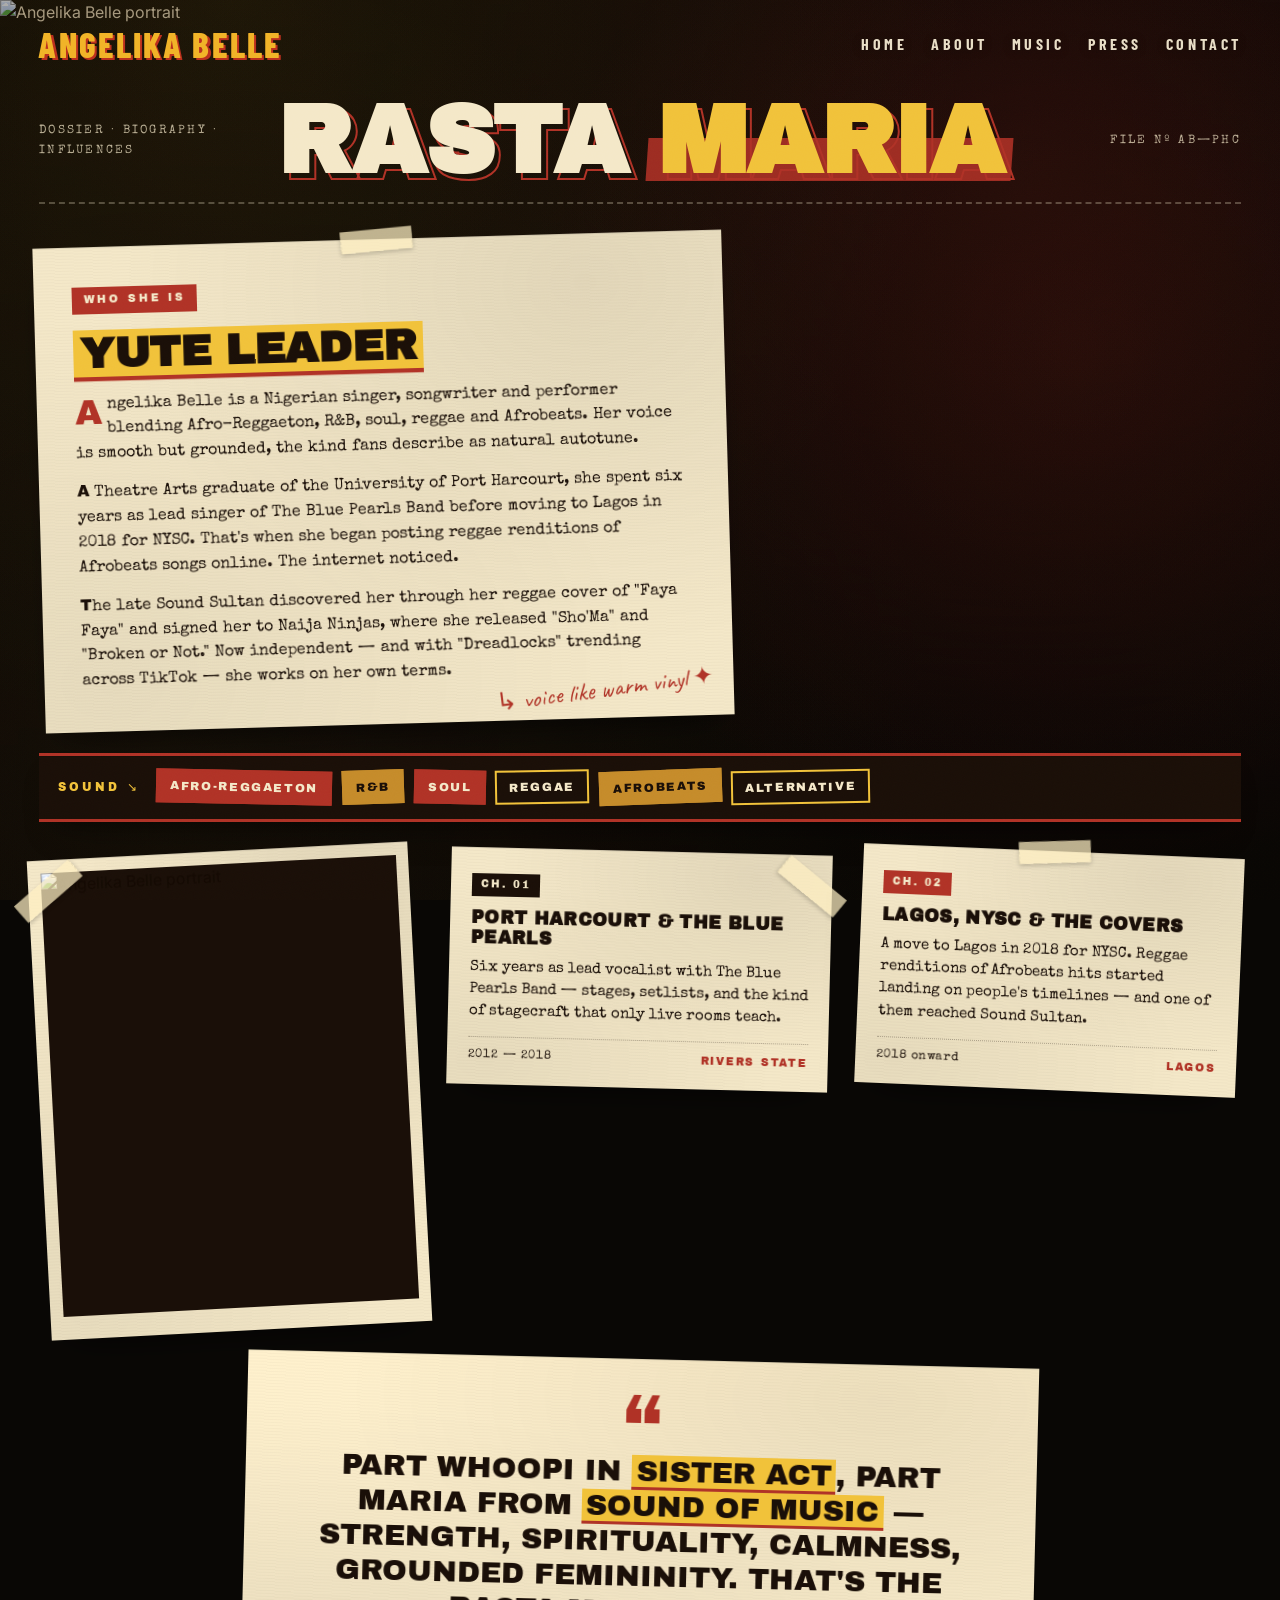
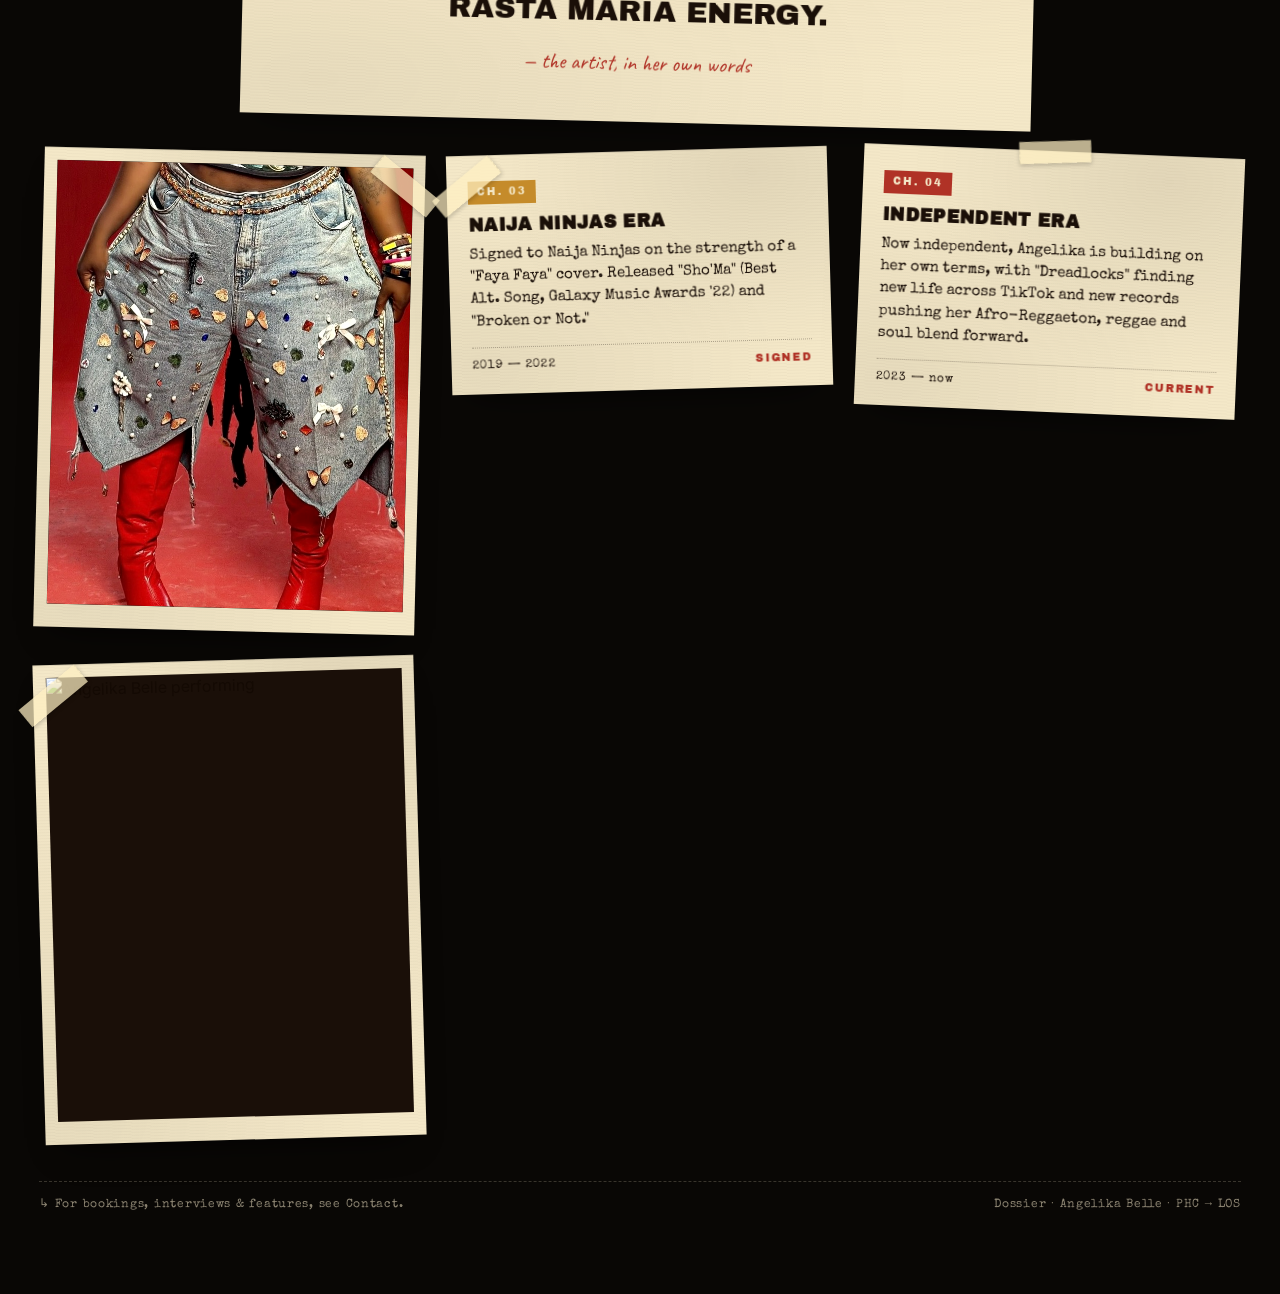
==== about/index.html @ ed56a047 "Use folder-based page URLs" ====
<!DOCTYPE html>
<html lang="en">
<head>
  <meta charset="UTF-8">
  <meta name="viewport" content="width=device-width, initial-scale=1.0">
  <title>About Angelika Belle | Nigerian Afro-Reggaeton, R&B & Reggae Artist</title>
  <meta name="description" content="Learn about Angelika Belle, the Port Harcourt-born Nigerian singer known as Rasta Maria, her Blue Pearls Band years, Sound Sultan discovery and independent era.">
  <link rel="canonical" href="https://angelikabelle.com/about/">
  <meta property="og:type" content="profile">
  <meta property="og:site_name" content="Angelika Belle">
  <meta property="og:title" content="About Angelika Belle | Nigerian Singer & Performer">
  <meta property="og:description" content="The story of Angelika Belle: Port Harcourt roots, Lagos momentum, Rasta Maria identity, Naija Ninjas era and independent releases.">
  <meta property="og:url" content="https://angelikabelle.com/about/">
  <meta property="og:image" content="https://angelikabelle.com/assets/images/about1.jpg">
  <meta name="twitter:card" content="summary_large_image">
  <meta name="twitter:title" content="About Angelika Belle | Nigerian Singer & Performer">
  <meta name="twitter:description" content="Read Angelika Belle's story, from Port Harcourt and The Blue Pearls Band to her independent era.">
  <meta name="twitter:image" content="https://angelikabelle.com/assets/images/about1.jpg">
  <script type="application/ld+json">
  {
    "@context": "https://schema.org",
    "@graph": [
      {
        "@type": "Person",
        "@id": "https://angelikabelle.com/#angelika-belle",
        "name": "Angelika Belle",
        "url": "https://angelikabelle.com/",
        "image": "https://angelikabelle.com/assets/images/about1.jpg",
        "alternateName": "Rasta Maria",
        "jobTitle": "Singer, songwriter and performer",
        "nationality": "Nigerian",
        "birthPlace": "Port Harcourt, Rivers State, Nigeria",
        "alumniOf": {
          "@type": "CollegeOrUniversity",
          "name": "University of Port Harcourt"
        },
        "genre": ["Afro-Reggaeton", "R&B", "Soul", "Reggae", "Afrobeats", "Alternative"],
        "description": "Angelika Belle is a Nigerian singer, songwriter and performer whose music blends Afro-Reggaeton, R&B, soul, reggae and Afrobeats."
      },
      {
        "@type": "AboutPage",
        "@id": "https://angelikabelle.com/about/#webpage",
        "url": "https://angelikabelle.com/about/",
        "name": "About Angelika Belle",
        "about": { "@id": "https://angelikabelle.com/#angelika-belle" },
        "mainEntity": { "@id": "https://angelikabelle.com/#angelika-belle" },
        "isPartOf": { "@id": "https://angelikabelle.com/#website" }
      }
    ]
  }
  </script>
  <link rel="preconnect" href="https://fonts.googleapis.com">
  <link rel="preconnect" href="https://fonts.gstatic.com" crossorigin>
  <link href="https://fonts.googleapis.com/css2?family=Anton&family=Barlow+Condensed:wght@400;500;600;700;800&family=Caveat:wght@600;700&family=Inter:wght@400;500;600;700;800&family=Special+Elite&family=Archivo+Black&display=swap" rel="stylesheet">
  <link rel="icon" type="image/svg+xml" href="/assets/favicon-ab.svg">
  <link rel="stylesheet" href="/css/style.css">
  <style>
    /* Release scroll lock */
    body.page-about,
    body.page-about main {
      height: auto;
      min-height: 100svh;
      overflow: visible;
    }

    .page-about {
      --paper: #f4e8c8;
      --paper-soft: #ead8ab;
      --paper-shadow: rgba(0,0,0,0.42);
      --ink-dark: #1a0f08;
      --stamp-red: #b03226;
      --stamp-gold: #c58b2a;
      --highlight: #f1c23a;
      --tape: rgba(255, 240, 195, 0.72);
      --font-type: "Special Elite", "Courier New", monospace;
      --font-stamp: "Archivo Black", "Impact", sans-serif;
      --font-hand: "Caveat", cursive;
    }

    .page-about .page-hero {
      align-items: flex-start;
      padding: clamp(4.5rem, 8vh, 6.5rem) 0 clamp(3rem, 6vh, 5rem);
      height: auto;
      min-height: 100svh;
      overflow: visible;
    }

    .page-about .page-hero-media {
      position: fixed;
      inset: 0;
      z-index: 0;
    }

    .page-about .page-hero-overlay {
      position: fixed;
      inset: 0;
      z-index: 1;
      background:
        linear-gradient(180deg, rgba(10,7,5,0.28), rgba(10,7,5,0.42)),
        radial-gradient(circle at 80% 18%, rgba(176, 50, 38, 0.14), transparent 52%),
        radial-gradient(circle at 12% 82%, rgba(197, 139, 42, 0.1), transparent 58%);
    }

    .page-about .page-hero-content {
      position: relative;
      z-index: 2;
      width: 100%;
      max-width: none;
      display: block;
    }

    .page-about .page-hero-media img {
      filter: saturate(0.86) contrast(1.04) brightness(0.92);
      object-position: center 30%;
    }

    /* ===== Board ===== */
    .about-board {
      position: relative;
      width: 100%;
      max-width: 1240px;
      margin: 0 auto;
      padding: clamp(0.8rem, 2vw, 1.6rem) clamp(0.6rem, 1.5vw, 1.2rem);
      color: var(--ink-dark);
    }

    /* ===== Heading ===== */
    .about-heading {
      display: grid;
      grid-template-columns: 1fr auto 1fr;
      align-items: center;
      gap: 1.5rem;
      margin-bottom: clamp(1.4rem, 3vw, 2.2rem);
      padding-bottom: 1.1rem;
      border-bottom: 2px dashed rgba(244, 232, 200, 0.28);
    }

    .about-heading-kicker {
      font-family: var(--font-type);
      font-size: 0.78rem;
      letter-spacing: 0.18em;
      text-transform: uppercase;
      color: var(--paper);
      opacity: 0.72;
    }

    .about-heading-kicker.right { text-align: right; }

    .about-heading-title {
      position: relative;
      font-family: var(--font-stamp);
      font-size: clamp(2.8rem, 8.4vw, 6rem);
      line-height: 0.9;
      letter-spacing: -0.015em;
      text-transform: uppercase;
      color: var(--paper);
      text-align: center;
      white-space: nowrap;
    }

    .about-heading-title::before {
      content: "Rasta Maria";
      position: absolute;
      inset: 0;
      color: transparent;
      -webkit-text-stroke: 2px var(--stamp-red);
      transform: translate(0.35rem, 0.35rem);
      z-index: -1;
    }

    .about-heading-title em {
      font-style: normal;
      color: var(--highlight);
      position: relative;
    }

    .about-heading-title em::after {
      content: "";
      position: absolute;
      left: -0.1em;
      right: -0.1em;
      bottom: 0.12em;
      height: 0.45em;
      background: var(--stamp-red);
      z-index: -1;
      transform: skew(-4deg);
      opacity: 0.88;
    }

    /* ===== Wall grid ===== */
    .about-wall {
      position: relative;
      display: grid;
      grid-template-columns: repeat(12, 1fr);
      gap: clamp(1rem, 2.5vw, 1.8rem);
    }

    /* Clipping base */
    .clip {
      position: relative;
      display: block;
      padding: 1.4rem 1.3rem 1.2rem;
      background: var(--paper);
      color: var(--ink-dark);
      box-shadow:
        0 1px 0 rgba(0,0,0,0.1) inset,
        0 14px 28px -14px var(--paper-shadow),
        0 22px 42px -28px rgba(0,0,0,0.6);
      transition: transform 0.35s var(--ease), box-shadow 0.35s var(--ease);
      isolation: isolate;
    }

    .clip::after {
      content: "";
      position: absolute;
      inset: 0;
      background:
        repeating-linear-gradient(3deg, rgba(26,15,8,0.025) 0 1px, transparent 1px 3px),
        radial-gradient(ellipse at 80% 10%, rgba(26,15,8,0.08), transparent 60%),
        radial-gradient(ellipse at 10% 90%, rgba(26,15,8,0.06), transparent 60%);
      pointer-events: none;
      mix-blend-mode: multiply;
      z-index: 0;
    }

    .clip > * { position: relative; z-index: 1; }

    .clip:hover { transform: translateY(-4px) rotate(0deg) !important; z-index: 5; }

    /* Tape */
    .clip::before {
      content: "";
      position: absolute;
      top: -10px;
      width: 72px;
      height: 22px;
      background: var(--tape);
      border-left: 1px dashed rgba(0,0,0,0.08);
      border-right: 1px dashed rgba(0,0,0,0.08);
      box-shadow: 0 2px 4px rgba(0,0,0,0.2);
      transform: rotate(-4deg);
      left: 50%;
      margin-left: -36px;
      z-index: 2;
    }

    .clip.tape-right::before { left: auto; right: -16px; margin-left: 0; transform: rotate(38deg); top: 20px; }
    .clip.tape-left::before { left: -16px; margin-left: 0; transform: rotate(-38deg); top: 20px; }
    .clip.no-tape::before { display: none; }

    .clip.tilt-l { transform: rotate(-1.6deg); }
    .clip.tilt-r { transform: rotate(1.4deg); }
    .clip.tilt-ll { transform: rotate(-3deg); }
    .clip.tilt-rr { transform: rotate(2.4deg); }

    /* ===== Lead intro clipping ===== */
    .clip-lead {
      grid-column: 1 / span 7;
      padding: clamp(1.8rem, 3vw, 2.6rem);
    }

    .clip-lead-tag {
      display: inline-block;
      padding: 0.3rem 0.7rem;
      background: var(--stamp-red);
      color: var(--paper);
      font-family: var(--font-stamp);
      font-size: 0.68rem;
      letter-spacing: 0.26em;
      text-transform: uppercase;
      margin-bottom: 1.1rem;
    }

    .clip-lead-hd {
      font-family: var(--font-stamp);
      font-size: clamp(1.7rem, 3.4vw, 2.7rem);
      line-height: 1.05;
      text-transform: uppercase;
      letter-spacing: -0.005em;
      margin-bottom: 1rem;
    }

    .clip-lead-hd mark {
      background: var(--highlight);
      padding: 0 0.15em;
      box-shadow: 0 0.1em 0 var(--stamp-red);
      color: var(--ink-dark);
    }

    .clip-lead-body {
      font-family: var(--font-type);
      font-size: 1rem;
      line-height: 1.55;
    }

    .clip-lead-body p + p { margin-top: 0.9rem; }

    .clip-lead-body p::first-letter {
      font-family: var(--font-stamp);
      font-size: 2.2em;
      float: left;
      line-height: 0.9;
      padding: 0.12em 0.12em 0 0;
      color: var(--stamp-red);
    }

    .clip-lead-body p + p::first-letter {
      font-size: 1em;
      float: none;
      padding: 0;
      color: inherit;
    }

    /* Handwritten margin note */
    .hand-note {
      position: absolute;
      font-family: var(--font-hand);
      font-size: 1.55rem;
      line-height: 1.05;
      color: var(--stamp-red);
      transform: rotate(-6deg);
      pointer-events: none;
      z-index: 4;
    }

    .hand-note::before {
      content: "↳ ";
    }

    /* Circle stamp */
    .stamp {
      position: absolute;
      top: 1rem;
      right: 1rem;
      width: 92px;
      height: 92px;
      border: 3px solid var(--stamp-red);
      border-radius: 50%;
      display: grid;
      place-items: center;
      text-align: center;
      font-family: var(--font-stamp);
      font-size: 0.6rem;
      letter-spacing: 0.16em;
      text-transform: uppercase;
      color: var(--stamp-red);
      line-height: 1.05;
      padding: 0.3rem;
      transform: rotate(-12deg);
      opacity: 0.88;
      background: rgba(244, 232, 200, 0.3);
      z-index: 3;
    }

    .stamp::before {
      content: "";
      position: absolute;
      inset: 4px;
      border: 1px solid var(--stamp-red);
      border-radius: 50%;
    }

    /* ===== Fact sheet card (right of lead) ===== */
    .clip-facts {
      grid-column: 8 / span 5;
      background:
        repeating-linear-gradient(0deg, transparent 0 22px, rgba(26,15,8,0.08) 22px 23px),
        var(--paper);
      padding: 1rem 1.1rem 0.8rem 2rem;
      align-self: start;
    }

    .clip-facts::before {
      content: "";
      position: absolute;
      left: 1.6rem;
      top: 0;
      bottom: 0;
      width: 1px;
      background: var(--stamp-red);
      opacity: 0.55;
      transform: none;
      height: auto;
      border: 0;
      box-shadow: none;
      margin: 0;
    }

    .clip-facts-title {
      font-family: var(--font-stamp);
      font-size: 1.14rem;
      letter-spacing: 0.08em;
      text-transform: uppercase;
      margin-bottom: 0.6rem;
      padding-bottom: 0;
      border-bottom: 0;
    }

    .fact-row {
      display: grid;
      grid-template-columns: 4.8rem 1fr;
      gap: 0.6rem;
      padding: 0.42rem 0;
      border-bottom: 1px dashed rgba(26,15,8,0.22);
      font-family: var(--font-type);
      font-size: 0.94rem;
      line-height: 1.33;
    }

    .fact-row:last-child { border-bottom: 0; padding-bottom: 0.05rem; }

    .fact-row .k {
      font-family: var(--font-stamp);
      font-size: 0.72rem;
      letter-spacing: 0.16em;
      text-transform: uppercase;
      color: var(--stamp-red);
      padding-top: 0.2rem;
    }

    .fact-row .v strong {
      display: block;
      font-family: var(--font-stamp);
      font-size: 0.9rem;
      letter-spacing: 0.03em;
      text-transform: uppercase;
      margin-bottom: 0.08rem;
    }

    .fact-row .v {
      color: rgba(26,15,8,0.82);
    }

    /* ===== Polaroid (portrait) ===== */
    .clip-polaroid {
      grid-column: span 4;
      padding: 0.8rem 0.8rem 1.4rem;
    }

    .clip-polaroid-media {
      aspect-ratio: 4 / 5;
      overflow: hidden;
      background: var(--ink-dark);
    }

    .clip-polaroid-media img {
      width: 100%;
      height: 100%;
      object-fit: cover;
      filter: saturate(0.86) contrast(1.05);
    }

    .clip-polaroid-caption {
      margin-top: 0.9rem;
      font-family: var(--font-hand);
      font-size: 1.4rem;
      line-height: 1.1;
      color: var(--ink-dark);
      text-align: center;
    }

    /* ===== Genre badges strip ===== */
    .clip-genres {
      grid-column: 1 / -1;
      background: var(--ink-dark);
      color: var(--paper);
      padding: 0.9rem 1.2rem;
      display: flex;
      flex-wrap: wrap;
      gap: 0.6rem;
      align-items: center;
      border-top: 3px solid var(--stamp-red);
      border-bottom: 3px solid var(--stamp-red);
    }

    .clip-genres::before { display: none; }
    .clip-genres::after { display: none; }

    .genre-label {
      font-family: var(--font-stamp);
      font-size: 0.72rem;
      letter-spacing: 0.26em;
      text-transform: uppercase;
      color: var(--highlight);
      margin-right: 0.4rem;
    }

    .genre-tag {
      display: inline-block;
      padding: 0.35rem 0.75rem;
      border: 2px solid var(--highlight);
      font-family: var(--font-stamp);
      font-size: 0.74rem;
      letter-spacing: 0.14em;
      text-transform: uppercase;
      color: var(--paper);
      transform: rotate(-1deg);
    }

    .genre-tag:nth-child(even) { transform: rotate(1.2deg); background: var(--stamp-red); border-color: var(--stamp-red); }
    .genre-tag:nth-child(3n) { transform: rotate(-2deg); background: var(--stamp-gold); border-color: var(--stamp-gold); color: var(--ink-dark); }

    /* ===== Story chapter clippings ===== */
    .clip-chapter {
      grid-column: span 4;
      align-self: start;
    }

    .chapter-num {
      display: inline-block;
      padding: 0.22rem 0.55rem;
      margin-bottom: 0.75rem;
      background: var(--ink-dark);
      color: var(--paper);
      font-family: var(--font-stamp);
      font-size: 0.64rem;
      letter-spacing: 0.22em;
      text-transform: uppercase;
    }

    .chapter-num.red { background: var(--stamp-red); }
    .chapter-num.gold { background: var(--stamp-gold); }

    .chapter-title {
      font-family: var(--font-stamp);
      font-size: 1.1rem;
      letter-spacing: 0.02em;
      text-transform: uppercase;
      margin-bottom: 0.55rem;
      line-height: 1.1;
    }

    .chapter-body {
      font-family: var(--font-type);
      font-size: 0.95rem;
      line-height: 1.45;
      color: var(--ink-dark);
    }

    .chapter-foot {
      display: flex;
      justify-content: space-between;
      align-items: center;
      margin-top: 0.9rem;
      padding-top: 0.55rem;
      border-top: 1px dotted rgba(26,15,8,0.3);
      font-family: var(--font-type);
      font-size: 0.72rem;
      letter-spacing: 0.05em;
    }

    .chapter-foot .pin {
      font-family: var(--font-stamp);
      font-size: 0.68rem;
      letter-spacing: 0.16em;
      text-transform: uppercase;
      color: var(--stamp-red);
    }

    /* ===== Pull quote ===== */
    .clip-pull {
      grid-column: 3 / span 8;
      padding: clamp(1.8rem, 3.2vw, 2.6rem);
      background:
        linear-gradient(180deg, #fff1cd, #f4e8c8);
      text-align: center;
    }

    .clip-pull-mark {
      font-family: var(--font-stamp);
      font-size: 5rem;
      line-height: 0.6;
      color: var(--stamp-red);
      margin-bottom: 0.4rem;
    }

    .clip-pull-text {
      font-family: var(--font-stamp);
      font-size: clamp(1.25rem, 2.4vw, 1.85rem);
      line-height: 1.18;
      text-transform: uppercase;
      color: var(--ink-dark);
    }

    .clip-pull-text mark {
      background: var(--highlight);
      color: var(--ink-dark);
      padding: 0 0.15em;
      box-shadow: 0 0.1em 0 var(--stamp-red);
    }

    .clip-pull-source {
      margin-top: 1rem;
      font-family: var(--font-hand);
      font-size: 1.4rem;
      color: var(--stamp-red);
    }

    /* ===== Collab list ===== */
    .clip-collabs {
      grid-column: span 8;
    }

    .collab-title {
      font-family: var(--font-stamp);
      font-size: 1rem;
      letter-spacing: 0.18em;
      text-transform: uppercase;
      margin-bottom: 0.85rem;
      padding-bottom: 0.45rem;
      border-bottom: 2px solid var(--ink-dark);
    }

    .collab-grid {
      display: grid;
      grid-template-columns: repeat(auto-fill, minmax(9rem, 1fr));
      gap: 0.4rem 0.8rem;
      font-family: var(--font-type);
      font-size: 0.95rem;
    }

    .collab-grid span {
      display: flex;
      align-items: baseline;
      gap: 0.35rem;
      padding: 0.2rem 0;
    }

    .collab-grid span::before {
      content: "✦";
      color: var(--stamp-red);
      font-size: 0.75rem;
    }

    /* ===== Footer note ===== */
    .about-note {
      grid-column: 1 / -1;
      margin-top: 0.8rem;
      display: flex;
      justify-content: space-between;
      align-items: center;
      gap: 1rem;
      font-family: var(--font-type);
      font-size: 0.76rem;
      letter-spacing: 0.06em;
      color: rgba(244, 232, 200, 0.55);
      padding-top: 0.8rem;
      border-top: 1px dashed rgba(244, 232, 200, 0.2);
    }

    /* ===== Responsive ===== */
    @media (max-width: 980px) {
      .page-about .page-hero-media,
      .page-about .page-hero-overlay {
        position: absolute;
      }
      .clip-lead { grid-column: 1 / -1; }
      .clip-facts { grid-column: 1 / -1; }
      .clip-polaroid { grid-column: span 6; }
      .clip-chapter { grid-column: span 6; }
      .clip-pull { grid-column: 1 / -1; }
      .clip-collabs { grid-column: 1 / -1; }
    }

    @media (max-width: 620px) {
      .about-heading { grid-template-columns: 1fr; text-align: center; }
      .about-heading-kicker, .about-heading-kicker.right { text-align: center; }
      .clip-polaroid, .clip-chapter { grid-column: 1 / -1; }
      .clip.tilt-l, .clip.tilt-r, .clip.tilt-ll, .clip.tilt-rr { transform: none; }
      .stamp { width: 72px; height: 72px; font-size: 0.52rem; }
      .hand-note { font-size: 1.2rem; }
      .clip-pull-mark { font-size: 3.4rem; }
    }
  </style>
</head>
<body class="page-inner page-about">

  <nav class="nav" id="nav">
    <a href="/" class="nav-logo">Angelika Belle</a>
    <div class="nav-links" id="navLinks">
      <a href="/">Home</a>
      <a href="/about/">About</a>
      <a href="/music/">Music</a>
      <a href="/press/">Press</a>
      <a href="/contact/">Contact</a>
    </div>
    <button class="nav-toggle" id="navToggle" aria-label="Toggle menu">
      <img src="/assets/icons/menu.svg" alt="" width="24" height="24" loading="lazy">
    </button>
  </nav>

  <div class="mobile-menu" id="mobileMenu">
    <div class="mobile-menu-inner">
      <a href="/" data-mobile-link>Home</a>
      <a href="/about/" data-mobile-link>About</a>
      <a href="/music/" data-mobile-link>Music</a>
      <a href="/press/" data-mobile-link>Press</a>
      <a href="/contact/" data-mobile-link>Contact</a>
      <div class="mobile-menu-socials">
        <a href="https://instagram.com/angelika_belle" target="_blank" rel="noopener noreferrer">IG</a>
        <a href="https://x.com/angelika_belle" target="_blank" rel="noopener noreferrer">X</a>
        <a href="https://tiktok.com/@angelika_belle" target="_blank" rel="noopener noreferrer">TT</a>
      </div>
    </div>
  </div>

  <main>
    <section class="page-hero">
      <div class="page-hero-media" data-parallax data-parallax-speed="0.08">
        <img src="/assets/images/hero2.JPG" alt="Angelika Belle portrait">
      </div>
      <div class="page-hero-overlay"></div>

      <div class="container page-hero-content">
        <section class="about-board" aria-label="About Angelika Belle">

          <header class="about-heading">
            <div class="about-heading-kicker">Dossier · Biography · Influences</div>
            <h1 class="about-heading-title">Rasta <em>Maria</em></h1>
            <div class="about-heading-kicker right">File Nº AB—PHC</div>
          </header>

          <div class="about-wall">

            <article class="clip clip-lead tilt-l">
              <span class="clip-lead-tag">Who She Is</span>
              <h2 class="clip-lead-hd"><mark>YUTE LEADER</mark></h2>
              <div class="clip-lead-body">
                <p>Angelika Belle is a Nigerian singer, songwriter and performer blending Afro-Reggaeton, R&amp;B, soul, reggae and Afrobeats. Her voice is smooth but grounded, the kind fans describe as natural autotune.</p>
                <p>A Theatre Arts graduate of the University of Port Harcourt, she spent six years as lead singer of The Blue Pearls Band before moving to Lagos in 2018 for NYSC. That's when she began posting reggae renditions of Afrobeats songs online. The internet noticed.</p>
                <p>The late Sound Sultan discovered her through her reggae cover of "Faya Faya" and signed her to Naija Ninjas, where she released "Sho'Ma" and "Broken or Not." Now independent — and with "Dreadlocks" trending across TikTok — she works on her own terms.</p>
              </div>
              <span class="hand-note" style="bottom: 1rem; right: 1.2rem;">voice like warm vinyl ✦</span>
            </article>

            <div class="clip clip-genres no-tape">
              <span class="genre-label">Sound ↘</span>
              <span class="genre-tag">Afro-Reggaeton</span>
              <span class="genre-tag">R&amp;B</span>
              <span class="genre-tag">Soul</span>
              <span class="genre-tag">Reggae</span>
              <span class="genre-tag">Afrobeats</span>
              <span class="genre-tag">Alternative</span>
            </div>

            <div class="clip clip-polaroid tilt-ll tape-left">
              <div class="clip-polaroid-media">
                <img src="/assets/images/about1.jpg" alt="Angelika Belle portrait">
              </div>
            </div>

            <article class="clip clip-chapter tilt-r tape-right">
              <span class="chapter-num">Ch. 01</span>
              <h3 class="chapter-title">Port Harcourt &amp; the Blue Pearls</h3>
              <p class="chapter-body">Six years as lead vocalist with The Blue Pearls Band — stages, setlists, and the kind of stagecraft that only live rooms teach.</p>
              <div class="chapter-foot">
                <span>2012 — 2018</span>
                <span class="pin">Rivers State</span>
              </div>
            </article>

            <article class="clip clip-chapter tilt-rr">
              <span class="chapter-num red">Ch. 02</span>
              <h3 class="chapter-title">Lagos, NYSC &amp; the Covers</h3>
              <p class="chapter-body">A move to Lagos in 2018 for NYSC. Reggae renditions of Afrobeats hits started landing on people's timelines — and one of them reached Sound Sultan.</p>
              <div class="chapter-foot">
                <span>2018 onward</span>
                <span class="pin">Lagos</span>
              </div>
            </article>

            <div class="clip clip-pull no-tape tilt-r">
              <div class="clip-pull-mark">“</div>
              <p class="clip-pull-text">Part Whoopi in <mark>Sister Act</mark>, part Maria from <mark>Sound of Music</mark> — strength, spirituality, calmness, grounded femininity. That's the Rasta Maria energy.</p>
              <p class="clip-pull-source">— the artist, in her own words</p>
            </div>

            <div class="clip clip-polaroid tilt-r tape-right">
              <div class="clip-polaroid-media">
                <img src="/assets/images/hero5.jpeg" alt="Angelika Belle">
              </div>
            </div>

            <article class="clip clip-chapter tilt-l tape-left">
              <span class="chapter-num gold">Ch. 03</span>
              <h3 class="chapter-title">Naija Ninjas Era</h3>
              <p class="chapter-body">Signed to Naija Ninjas on the strength of a "Faya Faya" cover. Released "Sho'Ma" (Best Alt. Song, Galaxy Music Awards '22) and "Broken or Not."</p>
              <div class="chapter-foot">
                <span>2019 — 2022</span>
                <span class="pin">Signed</span>
              </div>
            </article>

            <article class="clip clip-chapter tilt-rr">
              <span class="chapter-num red">Ch. 04</span>
              <h3 class="chapter-title">Independent Era</h3>
              <p class="chapter-body">Now independent, Angelika is building on her own terms, with "Dreadlocks" finding new life across TikTok and new records pushing her Afro-Reggaeton, reggae and soul blend forward.</p>
              <div class="chapter-foot">
                <span>2023 — now</span>
                <span class="pin">Current</span>
              </div>
            </article>

            <div class="clip clip-polaroid tilt-l tape-left">
              <div class="clip-polaroid-media">
                <img src="/assets/images/hero1.JPG" alt="Angelika Belle performing">
              </div>
            </div>

            <div class="about-note">
              <span>↳ For bookings, interviews &amp; features, see Contact.</span>
              <span>Dossier · Angelika Belle · PHC → LOS</span>
            </div>

          </div>

        </section>
      </div>
    </section>
  </main>

  <script src="/js/main.js"></script>
</body>
</html>
---- css/style.css ----
*, *::before, *::after {
  box-sizing: border-box;
  margin: 0;
  padding: 0;
}

:root {
  --bg: #090705;
  --bg-soft: #14100c;
  --bg-panel: #1b1510;
  --ink: #f4dfb3;
  --ink-dim: #ccb98c;
  --line: rgba(255, 231, 176, 0.18);
  --yellow: #f1b327;
  --orange: #da5b22;
  --red: #bb2f1d;
  --green: #2d6b37;
  --shadow: rgba(0, 0, 0, 0.42);
  --shadow-heavy: rgba(0, 0, 0, 0.72);
  --font-display: "Anton", sans-serif;
  --font-condensed: "Barlow Condensed", sans-serif;
  --font-body: "Inter", sans-serif;
  --container: min(1180px, calc(100vw - 2.25rem));
  --section-space: clamp(4.5rem, 9vw, 8.5rem);
  --ease: cubic-bezier(0.22, 1, 0.36, 1);
  --grain: url("data:image/svg+xml,%3Csvg viewBox='0 0 180 180' xmlns='http://www.w3.org/2000/svg'%3E%3Cfilter id='n'%3E%3CfeTurbulence type='fractalNoise' baseFrequency='.9' numOctaves='3' stitchTiles='stitch'/%3E%3C/filter%3E%3Crect width='100%25' height='100%25' filter='url(%23n)' opacity='.42'/%3E%3C/svg%3E");
}

html {
  scroll-behavior: smooth;
}

body {
  min-width: 320px;
  font-family: var(--font-body);
  background:
    radial-gradient(circle at 20% 0%, rgba(241, 179, 39, 0.16), transparent 28%),
    radial-gradient(circle at 85% 18%, rgba(187, 47, 29, 0.2), transparent 22%),
    radial-gradient(circle at 50% 90%, rgba(45, 107, 55, 0.15), transparent 32%),
    var(--bg);
  color: var(--ink);
  line-height: 1.6;
  overflow-x: hidden;
  -webkit-font-smoothing: antialiased;
  position: relative;
  --scroll-shift: 0px;
}

body::before {
  content: "";
  position: fixed;
  inset: 0;
  pointer-events: none;
  background-image: var(--grain);
  background-size: 180px 180px;
  opacity: 0.2;
  mix-blend-mode: soft-light;
  z-index: 2000;
}

::selection {
  background: var(--yellow);
  color: var(--bg);
}

img {
  display: block;
  max-width: 100%;
}

.sr-only {
  position: absolute;
  width: 1px;
  height: 1px;
  padding: 0;
  margin: -1px;
  overflow: hidden;
  clip: rect(0, 0, 0, 0);
  white-space: nowrap;
  border: 0;
}

a {
  color: inherit;
  text-decoration: none;
}

button,
input,
textarea,
select {
  font: inherit;
}

button {
  border: 0;
  background: none;
  cursor: pointer;
}

.loader {
  position: fixed;
  inset: 0;
  display: flex;
  align-items: center;
  justify-content: center;
  background: #000;
  z-index: 9999;
  opacity: 1;
  visibility: visible;
  transition: opacity 0.5s ease, visibility 0.5s ease;
}

.loader.hidden {
  opacity: 0;
  visibility: hidden;
}

.loader-image {
  width: 250px;
  height: 250px;
  object-fit: contain;
}

.page-home nav,
.page-home main {
  opacity: 0;
  transition: opacity 0.8s ease;
}

.page-home.loader-done nav,
.page-home.loader-done main {
  opacity: 1;
}

.container {
  width: var(--container);
  margin: 0 auto;
}

.hero-grain,
.quote-grain {
  position: absolute;
  inset: 0;
  background-image: var(--grain);
  background-size: 220px 220px;
  opacity: 0.34;
  pointer-events: none;
  z-index: 2;
}

.anim-up {
  opacity: 0;
  transform: translateY(24px);
  animation: rise 0.82s var(--ease) forwards;
}

.d1 { animation-delay: 0.12s; }
.d2 { animation-delay: 0.26s; }
.d3 { animation-delay: 0.4s; }

.scroll-in {
  opacity: 0;
  transform: translateY(28px);
  transition: opacity 0.75s var(--ease), transform 0.75s var(--ease);
}

.scroll-in.visible {
  opacity: 1;
  transform: translateY(0);
}

.sd1 { transition-delay: 0.09s; }
.sd2 { transition-delay: 0.18s; }
.sd3 { transition-delay: 0.27s; }

@keyframes rise {
  to {
    opacity: 1;
    transform: translateY(0);
  }
}

@keyframes swayGlow {
  0%, 100% { transform: translate3d(0, 0, 0) scale(1); }
  50% { transform: translate3d(0, -10px, 0) scale(1.03); }
}

@keyframes spin {
  to { transform: rotate(360deg); }
}

@keyframes fadeIn {
  from {
    opacity: 0;
  }
  to {
    opacity: 1;
  }
}

.nav {
  position: fixed;
  inset: 0 0 auto;
  z-index: 1000;
  display: flex;
  align-items: center;
  justify-content: space-between;
  gap: 1rem;
  padding: 1rem clamp(1rem, 3vw, 2.5rem);
  transition: background 0.35s ease, border-color 0.35s ease, transform 0.35s ease;
}

.nav.scrolled {
  background: rgba(9, 7, 5, 0.93);
  border-bottom: 1px solid rgba(255, 231, 176, 0.14);
}

.nav-logo {
  display: inline-flex;
  align-items: baseline;
  gap: 0.15rem;
  font-family: var(--font-condensed);
  font-size: clamp(1.5rem, 2.8vw, 2.2rem);
  font-weight: 800;
  letter-spacing: 0.06em;
  text-transform: uppercase;
  color: var(--yellow);
  text-shadow: 0.14rem 0.12rem 0 var(--red);
}

.logo-a { color: var(--yellow); }
.logo-b { color: var(--ink); }

.nav-links {
  display: flex;
  flex-wrap: wrap;
  gap: 1.5rem;
}

.nav-links a {
  position: relative;
  font-family: var(--font-condensed);
  font-size: 1rem;
  font-weight: 700;
  letter-spacing: 0.22em;
  text-transform: uppercase;
  color: rgba(255, 245, 220, 0.9);
  text-shadow: 0 1px 8px rgba(0, 0, 0, 0.35);
}

.nav-links a::after {
  content: "";
  position: absolute;
  left: 0;
  bottom: -0.2rem;
  width: 100%;
  height: 2px;
  background: var(--yellow);
  transform: scaleX(0);
  transform-origin: left;
  transition: transform 0.3s var(--ease);
}

.nav-links a:hover,
.nav-links a:focus-visible {
  color: var(--yellow);
}

.nav-links a:hover::after,
.nav-links a:focus-visible::after {
  transform: scaleX(1);
}

.nav-toggle {
  display: none;
  flex-direction: column;
  align-items: center;
  justify-content: center;
  width: 2rem;
  height: 2rem;
  padding: 0;
  position: relative;
  z-index: 3001;
  border: none;
  background: transparent;
  box-shadow: none;
  color: var(--ink);
}

.nav-toggle img,
.nav-toggle svg {
  width: 1.5rem;
  height: 1.5rem;
  display: block;
}

.nav-toggle img {
  object-fit: contain;
  filter: brightness(0) saturate(100%) invert(93%) sepia(20%) saturate(600%) hue-rotate(345deg) brightness(108%) contrast(92%);
}

.nav-toggle.active span:nth-child(1) { transform: translateY(0.5rem) rotate(45deg); }
.nav-toggle.active span:nth-child(2) { opacity: 0; }
.nav-toggle.active span:nth-child(3) { transform: translateY(-0.5rem) rotate(-45deg); }

.mobile-menu {
  position: fixed;
  inset: 0;
  z-index: 999;
  background:
    radial-gradient(circle at 20% 25%, rgba(218, 91, 34, 0.22), transparent 24%),
    radial-gradient(circle at 80% 75%, rgba(45, 107, 55, 0.22), transparent 22%),
    rgba(9, 7, 5, 0.98);
  opacity: 0;
  pointer-events: none;
  transition: opacity 0.35s ease;
}

.mobile-menu.active {
  opacity: 1;
  pointer-events: auto;
}

.mobile-menu-inner {
  min-height: 100%;
  display: flex;
  flex-direction: column;
  justify-content: center;
  align-items: center;
  gap: 0.45rem;
  padding: 6rem 1.5rem 2rem;
  text-align: center;
}

.mobile-menu-inner > a {
  font-family: var(--font-display);
  font-size: clamp(2.8rem, 12vw, 4.5rem);
  line-height: 0.94;
  letter-spacing: 0.04em;
  text-transform: uppercase;
  text-shadow: 0.14rem 0.14rem 0 rgba(0, 0, 0, 0.45);
}

.mobile-menu-socials {
  display: flex;
  gap: 1.2rem;
  margin-top: 1.8rem;
}

.mobile-menu-socials a {
  font-family: var(--font-condensed);
  letter-spacing: 0.22em;
  color: var(--yellow);
}

.btn {
  display: inline-flex;
  align-items: center;
  justify-content: center;
  gap: 0.45rem;
  min-height: 3.3rem;
  padding: 0.95rem 1.6rem;
  border: 2px solid transparent;
  font-family: var(--font-condensed);
  font-size: 1rem;
  font-weight: 700;
  letter-spacing: 0.18em;
  text-transform: uppercase;
  transition: transform 0.25s var(--ease), background 0.25s var(--ease), border-color 0.25s var(--ease), color 0.25s var(--ease), box-shadow 0.25s var(--ease);
  position: relative;
  overflow: hidden;
}

.btn::after {
  content: "";
  position: absolute;
  inset: 0;
  background: linear-gradient(120deg, transparent 20%, rgba(255, 255, 255, 0.18) 48%, transparent 76%);
  transform: translateX(-120%);
  transition: transform 0.5s var(--ease);
}

.btn:hover,
.btn:focus-visible {
  transform: translate(-0.2rem, -0.2rem);
}

.btn:hover::after,
.btn:focus-visible::after {
  transform: translateX(120%);
}

.btn-hot,
.btn-sun {
  background: var(--yellow);
  color: var(--bg);
  box-shadow: 0.35rem 0.35rem 0 var(--red);
}

.btn-hot:hover,
.btn-hot:focus-visible,
.btn-sun:hover,
.btn-sun:focus-visible {
  background: #ffd057;
}

.btn-ghost {
  border-color: rgba(255, 231, 176, 0.3);
  color: var(--ink);
  background: rgba(255, 231, 176, 0.03);
}

.btn-ghost:hover,
.btn-ghost:focus-visible {
  border-color: var(--yellow);
  color: var(--yellow);
}

.btn-outline-dark {
  border-color: rgba(255, 231, 176, 0.18);
  color: var(--ink);
  background: transparent;
}

.btn-outline-dark:hover,
.btn-outline-dark:focus-visible {
  border-color: var(--orange);
  color: var(--orange);
}

.btn-sm {
  min-height: 2.8rem;
  padding: 0.7rem 1.15rem;
  font-size: 0.88rem;
}

.btn-full { width: 100%; }

.section-divider {
  display: inline-flex;
  align-items: center;
  gap: 0.75rem;
  margin-bottom: 1rem;
  font-family: var(--font-condensed);
  font-size: 0.95rem;
  font-weight: 700;
  letter-spacing: 0.28em;
  text-transform: uppercase;
  color: var(--yellow);
}

.section-divider::before,
.section-divider::after {
  content: "";
  width: 2.6rem;
  height: 0.32rem;
  background: linear-gradient(90deg, var(--red), var(--yellow));
  box-shadow: 0 0 0 1px rgba(0, 0, 0, 0.2);
}

.section-divider-center { justify-content: center; }

.section-header-center {
  text-align: center;
  margin-bottom: 3rem;
}

.section-title {
  font-family: var(--font-display);
  font-size: clamp(3rem, 8vw, 5.5rem);
  line-height: 0.9;
  letter-spacing: 0.03em;
  text-transform: uppercase;
  max-width: 8ch;
  text-wrap: balance;
}

.section-title-light { color: var(--ink); }

.hero {
  position: relative;
  min-height: 100svh;
  display: grid;
  place-items: center;
  overflow: clip;
  padding: 6.4rem 0 3rem;
  isolation: isolate;
}

.hero::before {
  content: "";
  position: absolute;
  inset: 8% 52% auto 6%;
  aspect-ratio: 1;
  background: radial-gradient(circle, rgba(241, 179, 39, 0.32), transparent 65%);
  filter: blur(12px);
  animation: swayGlow 12s ease-in-out infinite;
  z-index: 1;
}

.hero::after {
  content: "";
  position: absolute;
  inset: auto 8% 10% 56%;
  aspect-ratio: 1.1;
  background: radial-gradient(circle, rgba(45, 107, 55, 0.22), transparent 64%);
  filter: blur(18px);
  animation: swayGlow 16s ease-in-out infinite reverse;
  z-index: 1;
}

.hero-bg-image,
.hero-bg-image img,
.hero-overlay {
  position: absolute;
  inset: 0;
}

.hero-bg-image img {
  width: 100%;
  height: 100%;
  object-fit: cover;
  object-position: center 18%;
  filter: saturate(0.78) contrast(1.06) brightness(0.56) sepia(0.14);
  transform: scale(1.06) translateY(var(--scroll-shift));
  transition: transform 0.3s linear;
}

.hero-overlay {
  z-index: 1;
  background:
    linear-gradient(90deg, rgba(9, 7, 5, 0.96) 0%, rgba(9, 7, 5, 0.62) 34%, rgba(9, 7, 5, 0.32) 58%, rgba(9, 7, 5, 0.82) 100%),
    linear-gradient(180deg, rgba(9, 7, 5, 0.18) 0%, rgba(9, 7, 5, 0.04) 30%, rgba(9, 7, 5, 0.84) 100%);
}

.hero-content {
  position: relative;
  z-index: 3;
  width: min(100vw - 2rem, 1400px);
  display: grid;
  justify-items: center;
  text-align: center;
  transform: translateY(calc(var(--scroll-shift) * -0.22));
}

.hero-tag {
  font-family: var(--font-condensed);
  font-size: 0.95rem;
  font-weight: 700;
  letter-spacing: 0.32em;
  text-transform: uppercase;
  color: var(--ink);
}

.hero-stamp {
  display: inline-flex;
  align-items: center;
  justify-content: center;
  padding: 0.45rem 0.75rem;
  border: 2px solid rgba(255, 231, 176, 0.34);
  background: rgba(187, 47, 29, 0.16);
  color: var(--yellow);
  font-family: var(--font-condensed);
  font-size: 0.88rem;
  font-weight: 800;
  letter-spacing: 0.18em;
  text-transform: uppercase;
  transform: rotate(-6deg);
}

.hero-title {
  display: grid;
  width: 100%;
  max-width: none;
  line-height: 0.86;
  text-transform: uppercase;
}

.hero-line {
  display: block;
}

.hero-line-1 {
  font-family: var(--font-display);
  width: 100%;
  font-size: clamp(4.8rem, 13.6vw, 12.2rem);
  letter-spacing: 0.015em;
  white-space: nowrap;
  text-align: center;
  color: var(--yellow);
  text-shadow:
    0.1rem 0.08rem 0 var(--red),
    0.2rem 0.16rem 0 var(--red),
    0.3rem 0.24rem 0 var(--red),
    0.4rem 0.32rem 0 var(--red),
    0.5rem 0.4rem 0 var(--red),
    0.6rem 0.48rem 0 var(--red),
    0.72rem 0.58rem 0 rgba(0, 0, 0, 0.66);
}

.hero-deck {
  max-width: 34rem;
  margin-top: 1.35rem;
  margin-bottom: 1.2rem;
  font-size: clamp(1rem, 2vw, 1.1rem);
  color: rgba(244, 223, 179, 0.88);
}

.hero-btns {
  display: flex;
  flex-wrap: wrap;
  gap: 0.8rem;
}

.hero-side-note {
  position: absolute;
  z-index: 3;
  display: flex;
  flex-direction: column;
  gap: 0.15rem;
  font-family: var(--font-condensed);
  text-transform: uppercase;
  letter-spacing: 0.24em;
}

.hero-side-note span {
  font-size: 0.78rem;
  color: rgba(244, 223, 179, 0.56);
}

.hero-side-note strong {
  font-size: 1rem;
  color: var(--yellow);
}

.hero-side-left {
  left: clamp(1rem, 3vw, 2rem);
  bottom: 8rem;
  transform: rotate(-90deg);
  transform-origin: left bottom;
}

.hero-side-right {
  right: clamp(1rem, 3vw, 2rem);
  top: 7.5rem;
  text-align: right;
}

.hero-bottom {
  position: absolute;
  inset: auto 0 1.75rem;
  z-index: 3;
  display: flex;
  flex-direction: column;
  align-items: center;
  gap: 0.7rem;
}

.hero-location {
  font-family: var(--font-condensed);
  font-size: 0.86rem;
  font-weight: 700;
  letter-spacing: 0.28em;
  text-transform: uppercase;
  color: rgba(244, 223, 179, 0.56);
}

.hero-scroll-line {
  width: 1px;
  height: 3rem;
  background: linear-gradient(180deg, var(--yellow), transparent);
}

.page-home .hero {
  min-height: 100svh;
}

.page-home .hero-bg-image img {
  object-position: center 0%;
  transform: scale(1.2);
}

.page-home .hero-overlay {
  background:
    radial-gradient(circle at 72% 26%, transparent 0%, transparent 46%, rgba(9, 7, 5, 0.18) 100%),
    linear-gradient(180deg, transparent 52%, rgba(9, 7, 5, 0.42) 100%),
    linear-gradient(90deg, rgba(9, 7, 5, 0.34) 0%, transparent 28%, transparent 72%, rgba(9, 7, 5, 0.22) 100%);
}

.page-home {
  height: 100dvh;
  min-height: 100svh;
  overflow: hidden;
}

.page-home main {
  height: 100dvh;
  min-height: 100svh;
}

.page-inner {
  height: 100dvh;
  min-height: 100svh;
  overflow: hidden;
}

.page-inner main {
  height: 100dvh;
  min-height: 100svh;
}

.page-press,
body.page-press main {
  overflow: visible;
  height: auto;
}

.page-home .hero-content {
  min-height: calc(100svh - 9rem);
  align-content: space-between;
  justify-items: stretch;
  text-align: left;
}

.hero-corner-logo {
  width: min(9ch, 100%);
  font-family: var(--font-display);
  font-size: clamp(3.6rem, 9vw, 7.5rem);
  line-height: 0.88;
  letter-spacing: 0.02em;
  text-transform: uppercase;
  color: var(--yellow);
  text-shadow:
    0.1rem 0.08rem 0 var(--red),
    0.2rem 0.16rem 0 var(--red),
    0.3rem 0.24rem 0 var(--red),
    0.4rem 0.32rem 0 var(--red),
    0.5rem 0.4rem 0 var(--red),
    0.6rem 0.48rem 0 var(--red);
}

.hero-home-copy {
  position: absolute;
  right: clamp(0.25rem, 0.8vw, 0.8rem);
  bottom: clamp(2rem, 5vh, 3.5rem);
  max-width: 31rem;
  justify-self: end;
  align-self: end;
  text-align: left;
}

.hero-home-copy .hero-deck {
  margin-inline: 0;
}

.hero-home-copy .hero-btns {
  justify-content: flex-start;
}

.hero-socials-home {
  position: absolute;
  left: clamp(1rem, 3vw, 2rem);
  bottom: clamp(1rem, 3vh, 1.8rem);
  z-index: 4;
  display: flex;
  align-items: center;
  gap: 0.6rem;
  flex-wrap: nowrap;
  max-width: calc(100% - 2rem);
}

.hero-socials-home .social-circle {
  color: rgba(244, 223, 179, 0.9);
}

.hero-socials-home .social-circle svg {
  width: 1.75rem;
  height: 1.75rem;
}

.hero-socials-home .social-circle img {
  width: 1.75rem;
  height: 1.75rem;
  display: block;
  object-fit: contain;
  filter: brightness(0) saturate(100%) invert(91%) sepia(10%) saturate(433%) hue-rotate(344deg) brightness(103%) contrast(91%);
}

.page-home .footer-minimal {
  border-top: 0;
  background: rgba(9, 7, 5, 0.96);
}

.page-inner {
  background:
    radial-gradient(circle at 18% 0%, rgba(241, 179, 39, 0.12), transparent 24%),
    radial-gradient(circle at 84% 12%, rgba(187, 47, 29, 0.18), transparent 20%),
    var(--bg);
}

.page-section {
  padding: var(--section-space) 0;
}

.page-section-top {
  padding-top: clamp(7rem, 13vw, 10rem);
}

.page-hero {
  position: relative;
  height: 100dvh;
  min-height: 100svh;
  display: flex;
  align-items: center;
  overflow: clip;
  padding: 5rem 0;
}

.page-hero-media,
.page-hero-media img,
.page-hero-overlay {
  position: absolute;
  inset: 0;
}

.page-hero-media img {
  width: 100%;
  height: 100%;
  object-fit: cover;
  object-position: center top;
  filter: saturate(0.78) contrast(1.04) brightness(0.8);
}

.page-hero-music .page-hero-media img {
  object-position: center 35%;
}

.page-press .page-hero-media img {
  object-position: center -200px;
}

.page-hero-overlay {
  background:
    linear-gradient(180deg, rgba(9, 7, 5, 0.1) 0%, rgba(9, 7, 5, 0.4) 44%, rgba(9, 7, 5, 0.85) 100%),
    linear-gradient(90deg, rgba(9, 7, 5, 0.6) 0%, rgba(9, 7, 5, 0.15) 48%, rgba(9, 7, 5, 0.6) 100%);
}

.page-hero-content {
  position: relative;
  z-index: 2;
}

.page-title {
  max-width: 9ch;
  font-family: var(--font-display);
  font-size: clamp(3.4rem, 9vw, 7rem);
  line-height: 0.9;
  letter-spacing: 0.02em;
  text-transform: uppercase;
  color: var(--yellow);
  text-shadow:
    0.1rem 0.08rem 0 var(--red),
    0.2rem 0.16rem 0 var(--red),
    0.3rem 0.24rem 0 var(--red),
    0.4rem 0.32rem 0 var(--red),
    0.5rem 0.4rem 0 var(--red),
    0.6rem 0.48rem 0 var(--red);
}

.page-intro {
  max-width: 36rem;
  margin-top: 1rem;
  font-size: clamp(1rem, 2.1vw, 1.15rem);
  color: rgba(244, 223, 179, 0.88);
}

.page-stream-links {
  margin-top: 1.4rem;
}

.page-hero-music .page-hero-media img {
  object-position: center 35%;
}

.page-music .page-hero-content {
  width: 100%;
  max-width: none;
}

.page-music .page-hero {
  align-items: center;
}

.page-music .page-hero-content {
  display: flex;
  justify-content: center;
  align-items: center;
}

.press-editorial {
  display: grid;
  grid-template-columns: 1fr 1.2fr;
  gap: 2rem;
  align-items: center;
  margin-top: 2rem;
  width: 100%;
}

.press-quote-featured {
  background: linear-gradient(135deg, rgba(0, 0, 0, 0.7) 0%, rgba(20, 18, 12, 0.8) 100%);
  padding: 2.5rem;
  border-left: 4px solid var(--gold);
  position: relative;
}

.press-quote-featured::before {
  content: '"';
  position: absolute;
  top: 0.5rem;
  left: 1.5rem;
  font-family: var(--font-display);
  font-size: 8rem;
  color: var(--gold);
  opacity: 0.12;
  line-height: 1;
}

.press-quote-featured p {
  font-family: var(--font-body);
  font-size: 1.35rem;
  color: rgba(244, 223, 179, 0.95);
  line-height: 1.7;
  margin: 0;
  position: relative;
  z-index: 1;
}

.press-quote-footer {
  display: flex;
  align-items: center;
  justify-content: space-between;
  margin-top: 1.5rem;
  padding-top: 1rem;
  border-top: 1px solid rgba(244, 223, 179, 0.15);
}

.press-quote-footer cite {
  font-size: 0.75rem;
  color: rgba(244, 223, 179, 0.5);
  font-style: normal;
  text-transform: uppercase;
  letter-spacing: 0.08em;
}

.press-quote-footer .press-read-more {
  margin-top: 0;
  padding-top: 0;
  border-top: none;
}

.press-quotes-mini {
  display: flex;
  flex-direction: column;
  gap: 1rem;
}

.press-quote-mini {
  background: rgba(0, 0, 0, 0.4);
  padding: 1rem 1.25rem;
  border-left: 2px solid rgba(244, 223, 179, 0.3);
}

.press-quote-mini p {
  font-family: var(--font-body);
  font-size: 0.9rem;
  color: rgba(244, 223, 179, 0.85);
  line-height: 1.5;
  margin: 0;
}

.press-quote-mini cite {
  display: block;
  font-size: 0.65rem;
  color: var(--gold);
  margin-top: 0.5rem;
  font-style: normal;
  text-transform: uppercase;
  letter-spacing: 0.08em;
}

@media (max-width: 900px) {
  .press-editorial {
    grid-template-columns: 1fr;
  }
  
  .press-quotes-mini {
    flex-direction: row;
  }
  
  .press-quote-mini {
    flex: 1;
  }
}

@media (max-width: 560px) {
  .press-quotes-mini {
    flex-direction: column;
  }
  
  .press-quote-featured p {
    font-size: 1.1rem;
  }
}

.press-quote-card {
  background: linear-gradient(135deg, rgba(0, 0, 0, 0.6) 0%, rgba(20, 18, 12, 0.7) 100%);
  padding: 1.5rem 1.75rem;
  border-left: 3px solid var(--gold);
  position: relative;
  overflow: hidden;
}

.press-quote-card::before {
  content: '"';
  position: absolute;
  top: -0.5rem;
  left: 0.5rem;
  font-family: var(--font-display);
  font-size: 4rem;
  color: var(--gold);
  opacity: 0.15;
  line-height: 1;
}

.press-quote-card p {
  font-family: var(--font-body);
  font-size: 1rem;
  color: rgba(244, 223, 179, 0.95);
  line-height: 1.6;
  margin: 0;
  position: relative;
  z-index: 1;
}

.press-quote-card cite {
  display: block;
  font-family: var(--font-display);
  font-size: 0.7rem;
  color: rgba(244, 223, 179, 0.6);
  margin-top: 0.75rem;
  font-style: normal;
  text-transform: uppercase;
  letter-spacing: 0.1em;
}

.press-quote-card cite a {
  color: rgba(244, 223, 179, 0.6);
  text-decoration: none;
}

.press-quote-card cite a:hover {
  text-decoration: underline;
}

.press-read-more {
  display: flex;
  align-items: center;
  gap: 0.4rem;
  margin-top: 1rem;
  padding-top: 0.75rem;
  border-top: 1px solid rgba(244, 223, 179, 0.2);
  font-family: var(--font-display);
  font-size: 0.7rem;
  color: var(--gold);
  text-transform: uppercase;
  letter-spacing: 0.1em;
  text-decoration: none;
  width: 100%;
}

.press-read-more {
  display: flex;
  align-items: center;
  gap: 0.4rem;
  margin-top: 1rem;
  padding-top: 0.75rem;
  border-top: 1px solid rgba(244, 223, 179, 0.2);
  font-family: var(--font-display);
  font-size: 0.7rem;
  color: var(--gold);
  text-transform: uppercase;
  letter-spacing: 0.1em;
  text-decoration: none;
  width: 100%;
}

.press-read-more::after {
  content: "→";
  transition: transform 0.2s ease;
}

.press-read-more:hover::after {
  transform: translateX(4px);
}

@media (max-width: 560px) {
  .press-editorial {
    grid-template-columns: 1fr;
  }
  
  .press-quote-featured p {
    font-size: 1.1rem;
  }
  
  .press-quotes-mini {
    flex-direction: column;
  }
}

/* ── Press page new layout ── */
.press-hero-content {
  width: 100%;
  max-width: 900px;
  margin-top: 1.5rem;
}

.press-hero-content .btn {
  margin-top: 1.5rem;
}

.press-hero-split {
  display: flex;
  align-items: flex-start;
  gap: 3rem;
}

.press-bio {
  flex: 1;
  max-width: 28rem;
}

.press-bio .section-title {
  margin-bottom: 1.25rem;
}

.press-bio p {
  color: rgba(244, 223, 179, 0.85);
  line-height: 1.7;
  margin-bottom: 1rem;
}

.press-bio .btn {
  margin-top: 1.5rem;
}

.press-photos-mini {
  display: flex;
  gap: 0.75rem;
  flex-shrink: 0;
}

.press-photos-mini img {
  width: 140px;
  height: 180px;
  object-fit: cover;
  border-radius: 4px;
}

.music-hero-layout {
  display: grid;
  grid-template-columns: minmax(0, 1fr) minmax(16rem, 25rem);
  align-items: center;
  gap: clamp(1rem, 3vw, 2.5rem);
}

/* ── Release Player (featured + stack) ──────────────────── */

.release-player {
  display: grid;
  grid-template-columns: clamp(16rem, 30vw, 26rem) clamp(9rem, 14vw, 12rem);
  gap: 20vw;
  align-items: center;
  justify-content: center;
  width: 100%;
  overflow: hidden;
}

.release-featured {
  display: flex;
  flex-direction: column;
  gap: 1.2rem;
  width: 100%;
  justify-self: start;
}

/* ── Vinyl sleeve ────── */
.release-sleeve {
  position: relative;
  width: 100%;
  aspect-ratio: 1;
  z-index: 2;
}

/* Laminate gloss + ring wear + grain */
.release-sleeve::before {
  content: "";
  position: absolute;
  inset: 0;
  pointer-events: none;
  z-index: 3;
  background:
    linear-gradient(115deg, transparent 20%, rgba(255, 255, 255, 0.08) 30%, transparent 35%, transparent 60%, rgba(255, 255, 255, 0.05) 65%, transparent 75%),
    radial-gradient(circle at center, transparent 36%, rgba(255, 255, 255, 0.04) 44%, rgba(0, 0, 0, 0.15) 51%, transparent 58%),
    var(--grain);
  background-size: 100% 100%, 100% 100%, 250px 250px;
  mix-blend-mode: screen;
  opacity: 0.85;
  border-radius: 2px;
}

/* Vinyl record — always poked out on the featured side */
.release-sleeve::after {
  content: "";
  position: absolute;
  top: 50%;
  right: 0;
  height: 95%;
  aspect-ratio: 1;
  z-index: 1;
  border-radius: 50%;
  background:
    /* Center label */
    radial-gradient(circle at center, var(--yellow) 0%, #c8921a 12%, #d49a1d 15%, transparent 16%),
    /* Conic highlight - stronger so rotation is visible */
    conic-gradient(from 0deg at 50% 50%,
      transparent 0deg,
      rgba(255, 255, 255, 0.25) 15deg,
      rgba(255, 255, 255, 0.1) 45deg,
      transparent 90deg,
      rgba(255, 255, 255, 0.08) 135deg,
      rgba(255, 255, 255, 0.2) 180deg,
      rgba(255, 255, 255, 0.1) 225deg,
      transparent 270deg,
      rgba(255, 255, 255, 0.15) 315deg,
      transparent 360deg
    ),
    /* Grooves */
    radial-gradient(circle at center, #1a1a1a 0%, #000 18%, #111 24%, #000 34%, #111 40%, #000 50%, #111 56%, #000 66%, #111 72%, #000 82%, #111 88%, #000 100%);
  box-shadow: 0 6px 20px rgba(0, 0, 0, 0.6);
  pointer-events: none;
  transform: translateY(-50%) translateX(50%);
}

.release-sleeve:hover::after,
.release-featured .release-sleeve:hover::after {
  animation: vinyl-spin 2s linear infinite !important;
}

/* Preview audio hint badge */
.release-sleeve[data-has-preview]::before {
  /* Keep existing laminate styles — badge is a separate pseudo-element via JS */
}
.release-sleeve-preview-hint {
  position: absolute;
  bottom: 10px;
  left: 10px;
  z-index: 10;
  background: rgba(0,0,0,0.65);
  color: var(--yellow);
  font-size: 0.7rem;
  font-family: var(--font-body);
  letter-spacing: 0.08em;
  padding: 3px 8px;
  border-radius: 2px;
  pointer-events: none;
  opacity: 0;
  transform: translateY(4px);
  transition: opacity 0.2s ease, transform 0.2s ease;
}
.release-sleeve:hover .release-sleeve-preview-hint {
  opacity: 1;
  transform: translateY(0);
}

@keyframes vinyl-spin {
  from { transform: translateY(-50%) translateX(50%) rotate(0deg); }
  to   { transform: translateY(-50%) translateX(50%) rotate(360deg); }
}

.release-sleeve img {
  width: 100%;
  height: 100%;
  object-fit: cover;
  display: block;
  position: relative;
  z-index: 2;
  border: 1px solid rgba(255, 231, 176, 0.1);
  border-top-color: rgba(255, 255, 255, 0.2);
  border-left-color: rgba(255, 255, 255, 0.1);
  border-right: 3px solid rgba(0, 0, 0, 0.4);
  box-shadow:
    0 1.5rem 3.5rem rgba(0, 0, 0, 0.65),
    inset 0 0 2rem rgba(0, 0, 0, 0.4);
  border-radius: 3px 1px 1px 3px;
  transition: opacity 0.3s ease;
}

/* Featured info: title + streaming links */
.release-featured-info {
  display: flex;
  flex-direction: column;
  gap: 0.55rem;
}

.release-featured-title {
  font-family: var(--font-condensed);
  font-size: clamp(1.2rem, 3.5vw, 1.75rem);
  font-weight: 800;
  letter-spacing: 0.12em;
  text-transform: uppercase;
  color: var(--ink);
  margin: 0;
}

.release-links {
  display: flex;
  align-items: center;
  gap: 0.8rem;
}

.release-link {
  display: inline-flex;
  align-items: center;
  justify-content: center;
  color: rgba(244, 223, 179, 0.84);
  border: 0;
  background: transparent;
  transition: transform 0.2s var(--ease), color 0.2s var(--ease), opacity 0.2s var(--ease);
}

.release-link svg {
  width: 1.9rem;
  height: 1.9rem;
}

.release-link img {
  width: 1.9rem;
  height: 1.9rem;
}

.release-link:hover,
.release-link:focus-visible {
  transform: translateY(-1px);
  color: var(--yellow);
  opacity: 1;
}

.release-link[href="#"] {
  opacity: 0.52;
}

/* ── Record stack (right column) ─────────────────────────── */

.release-stack {
  display: flex;
  flex-direction: column;
  gap: 0.55rem;
  width: 100%;
  max-height: 30rem;
  overflow-y: auto;
  overflow-x: visible;
  scrollbar-width: none;
  padding: 0.6rem 0.4rem;
}

.release-stack::-webkit-scrollbar { display: none; }

.release-stack-wrapper {
  display: flex;
  flex-direction: row;
  align-items: flex-start;
  position: relative;
}

.release-scroll-indicator {
  position: absolute;
  right: -2.5rem;
  top: 50%;
  transform: translateY(-50%);
  display: flex;
  flex-direction: column;
  justify-content: space-between;
  align-items: center;
  height: 60%;
  min-height: 20rem;
  pointer-events: none;
}

.release-scroll-indicator-arrow {
  font-size: 2.5rem;
  color: rgba(255, 231, 176, 0.6);
  line-height: 1;
  transition: opacity 0.3s ease;
  pointer-events: auto;
  cursor: pointer;
  animation: scrollPulse 2s ease-in-out infinite;
}

@keyframes scrollPulse {
  0%, 100% { opacity: 0.6; }
  50% { opacity: 1; }
}

.release-scroll-indicator-arrow.visible {
  opacity: 1;
}

.release-scroll-indicator-arrow.hidden {
  opacity: 0;
  pointer-events: none;
}

.release-scroll-indicator-dots {
  display: flex;
  flex-direction: column;
  gap: 0.5rem;
}

.release-scroll-dot {
  width: 3px;
  height: 3px;
  border-radius: 50%;
  background: rgba(255, 231, 176, 0.3);
  transition: all 0.3s ease;
}

.release-scroll-dot.is-active {
  height: 14px;
  border-radius: 2px;
  background: var(--yellow);
}

.release-stack-item {
  position: relative;
  width: 100%;
  background: transparent;
  border: 0;
  cursor: pointer;
  padding: 0;
  flex-shrink: 0;
  transition: transform 0.25s var(--ease);
  z-index: 1;
}

.release-stack-item:nth-child(odd)  { transform: rotate(-2deg); }
.release-stack-item:nth-child(even) { transform: rotate(1.5deg); }

.release-stack-item:hover {
  transform: rotate(0deg) translateY(-4px) scale(1.06) !important;
  z-index: 10;
}

.release-stack-item img {
  width: 100%;
  aspect-ratio: 1;
  object-fit: cover;
  display: block;
  border: 1px solid rgba(255, 231, 176, 0.12);
  box-shadow:
    2px 3px 0 rgba(0, 0, 0, 0.5),
    0 5px 14px rgba(0, 0, 0, 0.55);
  border-radius: 2px;
  transition: box-shadow 0.22s var(--ease), opacity 0.3s ease;
}

.release-stack-item:hover img {
  box-shadow:
    3px 4px 0 rgba(187, 47, 29, 0.65),
    0 10px 22px rgba(0, 0, 0, 0.65);
}

.release-stack-item.is-active {
  z-index: 5;
  transform: rotate(0deg) scale(1.06) !important;
}

.release-stack-item.is-active img {
  box-shadow:
    3px 4px 0 rgba(241, 179, 39, 0.7),
    0 8px 20px rgba(0, 0, 0, 0.6);
  border-color: rgba(241, 179, 39, 0.45);
}

.page-about .page-hero,
.page-music .page-hero,
.page-press .page-hero {
  height: 100dvh;
  min-height: 100svh;
  align-items: center;
}

.page-about .page-hero {
  align-items: center;
}

.page-about .page-hero-content {
  width: 90vw;
  max-width: none;
  display: grid;
  grid-template-columns: minmax(0, 1fr) minmax(18rem, 27rem);
  align-items: center;
  gap: clamp(1rem, 4vw, 4rem);
}

.page-about .page-title {
  max-width: none;
  color: var(--yellow);
}

.about-hero-bio {
  justify-self: end;
  max-width: 27rem;
}

.about-hero-bio p {
  margin: 0;
  font-size: clamp(0.82rem, 1.2vw, 0.96rem);
  line-height: 1.58;
  color: rgba(244, 223, 179, 0.9);
  text-wrap: balance;
}

.about-hero-bio p + p {
  margin-top: 1rem;
}

.page-about .about.page-section,
.page-music .music.page-section,
.page-press .media.page-section {
  display: none;
}

.page-contact .contact.page-section {
  height: 100dvh;
  min-height: 100svh;
  display: flex;
  align-items: center;
  padding-top: 6.8rem;
  padding-bottom: 2.2rem;
  overflow: hidden;
}

.page-contact .contact-layout-single .contact-left {
  max-width: 48rem;
}

.featured,
.about,
.music,
.media,
.contact {
  position: relative;
  padding: var(--section-space) 0;
}

.featured::before,
.about::before,
.music::before,
.media::before,
.contact::before {
  content: "";
  position: absolute;
  left: 0;
  right: 0;
  top: 0;
  height: 1px;
  background: linear-gradient(90deg, transparent, rgba(255, 231, 176, 0.16), transparent);
}

.featured {
  background:
    linear-gradient(180deg, rgba(20, 16, 12, 0.84), rgba(9, 7, 5, 0.96)),
    var(--bg);
}

.featured-layout {
  display: grid;
  grid-template-columns: minmax(0, 1fr) minmax(20rem, 0.95fr);
  align-items: start;
  gap: clamp(1.5rem, 4vw, 4rem);
}

.featured-cover {
  position: relative;
  aspect-ratio: 1;
  max-width: 34rem;
  border: 2px solid rgba(255, 231, 176, 0.18);
  box-shadow: 0.9rem 0.9rem 0 rgba(218, 91, 34, 0.72);
  overflow: hidden;
  transform: rotate(-2.5deg);
  transition: transform 0.35s var(--ease), box-shadow 0.35s var(--ease), border-color 0.35s var(--ease);
}

.featured-cover::after {
  content: "";
  position: absolute;
  inset: 0;
  background-image: var(--grain);
  opacity: 0.26;
  mix-blend-mode: screen;
}

.featured-cover img {
  width: 100%;
  height: 100%;
  object-fit: cover;
  filter: saturate(0.9) contrast(1.06);
  transition: transform 0.5s var(--ease), filter 0.35s var(--ease);
}

.featured-cover:hover,
.featured-cover:focus-within {
  transform: translate(-0.35rem, -0.35rem) rotate(-1.2deg);
  box-shadow: 1.1rem 1.1rem 0 rgba(218, 91, 34, 0.86);
}

.featured-cover:hover img,
.featured-cover:focus-within img {
  transform: scale(1.04);
  filter: saturate(0.98) contrast(1.08);
}

.featured-cover-badge {
  position: absolute;
  left: 1rem;
  bottom: 1rem;
  z-index: 1;
  padding: 0.4rem 0.7rem;
  background: rgba(9, 7, 5, 0.85);
  border: 1px solid rgba(255, 231, 176, 0.18);
  font-family: var(--font-condensed);
  font-weight: 700;
  letter-spacing: 0.18em;
  text-transform: uppercase;
  color: var(--yellow);
}

.featured-info {
  display: grid;
  align-content: start;
  gap: 1rem;
  padding-top: 1.25rem;
}

.featured-title {
  font-family: var(--font-display);
  font-size: clamp(3.1rem, 7vw, 5.4rem);
  line-height: 0.98;
  text-transform: uppercase;
  letter-spacing: 0.02em;
  max-width: none;
  color: var(--yellow);
  text-shadow:
    0.08rem 0.07rem 0 var(--red),
    0.16rem 0.14rem 0 var(--red),
    0.24rem 0.21rem 0 var(--red),
    0.32rem 0.28rem 0 var(--red),
    0.4rem 0.35rem 0 var(--red),
    0.52rem 0.44rem 0 rgba(0, 0, 0, 0.64);
}

.featured-desc {
  max-width: 34rem;
  font-size: 1.03rem;
  color: rgba(244, 223, 179, 0.8);
}

.featured-meta {
  display: flex;
  flex-wrap: wrap;
  gap: 0.6rem;
}

.meta-pill {
  padding: 0.45rem 0.72rem;
  background: rgba(255, 231, 176, 0.06);
  border: 1px solid rgba(255, 231, 176, 0.14);
  font-family: var(--font-condensed);
  font-size: 0.9rem;
  font-weight: 700;
  letter-spacing: 0.18em;
  text-transform: uppercase;
  color: var(--yellow);
}

.stream-links {
  display: flex;
  flex-wrap: wrap;
  gap: 0.9rem 1.2rem;
}

.stream-btn {
  display: inline-flex;
  align-items: center;
  gap: 0.5rem;
  font-family: var(--font-condensed);
  font-size: 0.95rem;
  font-weight: 700;
  letter-spacing: 0.16em;
  text-transform: uppercase;
  color: rgba(244, 223, 179, 0.82);
  transition: transform 0.25s var(--ease), color 0.25s var(--ease), opacity 0.25s var(--ease);
}

.stream-btn svg {
  width: 1rem;
  height: 1rem;
  flex: 0 0 auto;
}

.pill {
  display: inline-flex;
  align-items: center;
  gap: 0.5rem;
  padding: 0.8rem 1rem;
  background: rgba(255, 231, 176, 0.03);
  border: 1px solid rgba(255, 231, 176, 0.14);
  font-family: var(--font-condensed);
  font-size: 0.95rem;
  font-weight: 700;
  letter-spacing: 0.16em;
  text-transform: uppercase;
  transition: transform 0.25s var(--ease), border-color 0.25s var(--ease), color 0.25s var(--ease), background 0.25s var(--ease);
}

.stream-btn:hover,
.stream-btn:focus-visible,
.pill:hover,
.pill:focus-visible {
  transform: translateY(-0.12rem);
  color: var(--yellow);
}

.pill:hover,
.pill:focus-visible {
  border-color: var(--yellow);
  background: rgba(241, 179, 39, 0.08);
}

.stats-section {
  position: relative;
  padding: 1rem 0;
  background: linear-gradient(180deg, rgba(45, 107, 55, 0.18), rgba(20, 16, 12, 0.9));
  border-top: 1px solid rgba(255, 231, 176, 0.08);
  border-bottom: 1px solid rgba(255, 231, 176, 0.08);
}

.stats-grid {
  display: grid;
  grid-template-columns: repeat(4, minmax(0, 1fr));
  gap: 1px;
  width: 100%;
  background: rgba(255, 231, 176, 0.12);
}

.stat-card {
  display: grid;
  gap: 0.35rem;
  padding: 1.8rem 1.1rem;
  background: linear-gradient(180deg, rgba(9, 7, 5, 0.92), rgba(20, 16, 12, 0.96));
  text-align: center;
  transition: transform 0.28s var(--ease), background 0.28s var(--ease);
}

.stat-card:hover,
.stat-card:focus-within {
  transform: translateY(-0.35rem);
  background: linear-gradient(180deg, rgba(24, 19, 14, 0.98), rgba(20, 16, 12, 0.98));
}

.stat-number {
  font-family: var(--font-display);
  font-size: clamp(2.3rem, 5vw, 3.6rem);
  line-height: 0.9;
  letter-spacing: 0.03em;
  text-transform: uppercase;
  color: var(--yellow);
}

.stat-label {
  font-family: var(--font-condensed);
  font-size: 0.95rem;
  font-weight: 700;
  letter-spacing: 0.22em;
  text-transform: uppercase;
  color: rgba(244, 223, 179, 0.56);
}

.quote-section {
  position: relative;
  padding: clamp(4rem, 9vw, 7rem) 0;
  overflow: hidden;
  background: linear-gradient(135deg, rgba(218, 91, 34, 0.92), rgba(241, 179, 39, 0.88) 52%, rgba(45, 107, 55, 0.68));
}

.quote-marks {
  position: absolute;
  inset: 0;
  z-index: 1;
  pointer-events: none;
}

.quote-mark {
  position: absolute;
  font-family: var(--font-display);
  font-size: clamp(14rem, 38vw, 30rem);
  line-height: 0.8;
  color: rgba(255, 248, 232, 0.18);
  text-shadow:
    0.1rem 0.08rem 0 rgba(241, 179, 39, 0.4),
    0.2rem 0.16rem 0 rgba(241, 179, 39, 0.32);
  animation: swayGlow 11s ease-in-out infinite;
}

.quote-mark-open {
  top: 0.35rem;
  left: 8%;
  transform: rotate(-8deg);
}

.quote-mark-close {
  right: 8%;
  bottom: -1.2rem;
  transform: rotate(9deg);
}

.poster-quote {
  position: relative;
  z-index: 3;
  max-width: 13ch;
  margin: 0 auto;
  font-family: var(--font-display);
  font-size: clamp(3rem, 8vw, 6rem);
  line-height: 0.9;
  letter-spacing: 0.03em;
  text-transform: uppercase;
  text-align: center;
  color: rgba(255, 248, 232, 0.98);
  text-shadow:
    0.1rem 0.08rem 0 var(--yellow),
    0.2rem 0.16rem 0 var(--yellow),
    0.3rem 0.24rem 0 var(--yellow),
    0.4rem 0.32rem 0 var(--yellow),
    0.5rem 0.4rem 0 var(--yellow);
}

.poster-cite {
  position: relative;
  z-index: 3;
  display: block;
  margin-top: 1rem;
  text-align: center;
  font-family: "Caveat", cursive;
  font-size: clamp(1.8rem, 4vw, 2.8rem);
  font-weight: 700;
  letter-spacing: 0.04em;
  color: rgba(9, 7, 5, 0.72);
}

.about {
  background:
    radial-gradient(circle at 18% 22%, rgba(45, 107, 55, 0.18), transparent 22%),
    linear-gradient(180deg, rgba(20, 16, 12, 0.98), rgba(9, 7, 5, 1));
}

.about-layout {
  display: grid;
  grid-template-columns: minmax(18rem, 0.9fr) minmax(18rem, 1.1fr);
  gap: clamp(2rem, 5vw, 5rem);
  align-items: start;
}

.about-photos {
  position: relative;
  padding: 1rem 0 2.5rem;
}

.about-photo-main,
.about-photo-small {
  overflow: hidden;
  border: 2px solid rgba(255, 231, 176, 0.16);
}

.about-photo-main {
  width: min(85%, 28rem);
  aspect-ratio: 3 / 4;
  box-shadow: 0.7rem 0.7rem 0 var(--green);
  transition: transform 0.35s var(--ease), box-shadow 0.35s var(--ease);
}

.about-photo-main img,
.about-photo-small img,
.press-photo img,
.music-card-img img {
  width: 100%;
  height: 100%;
  object-fit: cover;
}

.about-photo-main img {
  filter: saturate(0.85) contrast(1.06);
}

.about-photo-small {
  position: absolute;
  right: 0;
  bottom: 0;
  width: min(44%, 13rem);
  aspect-ratio: 1;
  box-shadow: -0.65rem -0.65rem 0 var(--red);
  transform: rotate(4deg);
  transition: transform 0.35s var(--ease), box-shadow 0.35s var(--ease);
}

.about-stamp {
  position: absolute;
  top: -0.3rem;
  right: 18%;
  width: 7rem;
  aspect-ratio: 1;
  border-radius: 50%;
  display: grid;
  place-items: center;
  background: rgba(241, 179, 39, 0.95);
  border: 2px solid rgba(9, 7, 5, 0.18);
  box-shadow: 0.35rem 0.35rem 0 rgba(0, 0, 0, 0.28);
  animation: spin 18s linear infinite;
}

.about-stamp span {
  font-family: var(--font-condensed);
  font-size: 0.64rem;
  font-weight: 800;
  letter-spacing: 0.12em;
  line-height: 1.15;
  text-align: center;
  text-transform: uppercase;
  color: var(--bg);
}

.about-body {
  max-width: 40rem;
}

.about-text .section-title {
  max-width: none;
  color: var(--yellow);
  text-shadow:
    0.08rem 0.07rem 0 var(--red),
    0.16rem 0.14rem 0 var(--red),
    0.24rem 0.21rem 0 var(--red),
    0.32rem 0.28rem 0 var(--red),
    0.4rem 0.35rem 0 var(--red),
    0.5rem 0.43rem 0 rgba(0, 0, 0, 0.62);
}

.about-genres {
  display: flex;
  flex-wrap: wrap;
  gap: 0.6rem 1rem;
  margin: 0.8rem 0 1.4rem;
}

.about-genres span {
  font-family: var(--font-condensed);
  font-size: 0.95rem;
  font-weight: 700;
  letter-spacing: 0.18em;
  text-transform: uppercase;
  color: rgba(244, 223, 179, 0.64);
}

.about-genres span:not(:first-child)::before {
  content: "/";
  margin-right: 0.65rem;
  color: var(--yellow);
}

.about-body p {
  font-size: 1.02rem;
  color: rgba(244, 223, 179, 0.8);
  margin-bottom: 1rem;
}

.about-quote-box {
  margin-top: 1.8rem;
  max-width: 33rem;
  padding: 1.2rem 1.2rem 1.25rem;
  background: linear-gradient(135deg, rgba(45, 107, 55, 0.16), rgba(255, 231, 176, 0.04));
  border-left: 0.55rem solid var(--yellow);
  box-shadow: 0.7rem 0.7rem 0 rgba(0, 0, 0, 0.22);
  transform: rotate(-1deg);
}

.about-quote-box p {
  margin: 0;
  font-family: var(--font-condensed);
  font-size: 1.18rem;
  font-weight: 700;
  letter-spacing: 0.08em;
  line-height: 1.28;
  text-transform: uppercase;
  color: var(--ink);
}

.music {
  background:
    radial-gradient(circle at 82% 16%, rgba(218, 91, 34, 0.14), transparent 18%),
    linear-gradient(180deg, rgba(9, 7, 5, 1), rgba(20, 16, 12, 0.96));
}

.music .section-title {
  max-width: none;
  width: 100%;
  text-align: center;
  white-space: nowrap;
  color: var(--yellow);
  text-shadow:
    0.1rem 0.08rem 0 var(--red),
    0.2rem 0.16rem 0 var(--red),
    0.3rem 0.24rem 0 var(--red),
    0.4rem 0.32rem 0 var(--red),
    0.5rem 0.4rem 0 var(--red),
    0.6rem 0.48rem 0 var(--red);
}

.music-grid {
  display: grid;
  grid-template-columns: repeat(4, minmax(0, 1fr));
  gap: 1.4rem;
}

.music-card {
  display: grid;
  gap: 0.85rem;
}

.music-card:nth-child(odd) .music-card-img {
  transform: rotate(-2deg);
}

.music-card:nth-child(even) .music-card-img {
  transform: rotate(2deg);
}

.music-card-img {
  position: relative;
  aspect-ratio: 1;
  overflow: hidden;
  border: 2px solid rgba(255, 231, 176, 0.14);
  box-shadow: 0.6rem 0.6rem 0 rgba(20, 16, 12, 1);
  transition: transform 0.3s var(--ease), box-shadow 0.3s var(--ease), border-color 0.3s var(--ease);
  transform-style: preserve-3d;
  will-change: transform;
}

.music-card:hover .music-card-img,
.music-card:focus-within .music-card-img {
  transform: translate(-0.25rem, -0.25rem) rotate(0deg);
  box-shadow: 0.9rem 0.9rem 0 rgba(218, 91, 34, 0.82);
  border-color: rgba(255, 231, 176, 0.28);
}

.music-card-img::after {
  content: "";
  position: absolute;
  inset: 0;
  background-image: var(--grain);
  opacity: 0.24;
  mix-blend-mode: soft-light;
}

.music-card-img img {
  filter: saturate(0.9) contrast(1.05);
  transition: transform 0.45s var(--ease), filter 0.3s var(--ease);
}

.play-fab {
  position: absolute;
  right: 0.8rem;
  bottom: 0.8rem;
  z-index: 1;
  width: 3.1rem;
  aspect-ratio: 1;
  display: grid;
  place-items: center;
  color: var(--bg);
  background: var(--yellow);
  box-shadow: 0.28rem 0.28rem 0 var(--red);
  opacity: 0;
  transform: translateY(0.4rem);
  transition: opacity 0.25s ease, transform 0.25s ease;
}

.music-card:hover .play-fab,
.music-card:focus-within .play-fab {
  opacity: 1;
  transform: translateY(0);
}

.music-card:hover .music-card-img img,
.music-card:focus-within .music-card-img img {
  transform: scale(1.05);
  filter: saturate(1) contrast(1.08);
}

.music-card h3 {
  font-family: var(--font-display);
  font-size: clamp(1.6rem, 3.5vw, 2.4rem);
  line-height: 0.92;
  letter-spacing: 0.03em;
  text-transform: uppercase;
}

.music-card span {
  font-family: var(--font-condensed);
  font-size: 0.94rem;
  font-weight: 700;
  letter-spacing: 0.18em;
  text-transform: uppercase;
  color: rgba(244, 223, 179, 0.54);
}

.stream-everywhere {
  margin-top: 3rem;
  display: grid;
  justify-items: center;
  gap: 0.9rem;
}

.stream-everywhere p {
  font-family: var(--font-condensed);
  font-size: 1rem;
  font-weight: 700;
  letter-spacing: 0.32em;
  text-transform: uppercase;
  color: var(--yellow);
}

.stream-pills {
  display: flex;
  flex-wrap: wrap;
  justify-content: center;
  gap: 0.7rem;
}

.media {
  background:
    radial-gradient(circle at 15% 78%, rgba(45, 107, 55, 0.12), transparent 20%),
    linear-gradient(180deg, rgba(20, 16, 12, 0.98), rgba(9, 7, 5, 1));
}

.media .section-title {
  max-width: none;
  width: 100%;
  text-align: center;
  white-space: nowrap;
  color: var(--yellow);
  text-shadow:
    0.1rem 0.08rem 0 var(--red),
    0.2rem 0.16rem 0 var(--red),
    0.3rem 0.24rem 0 var(--red),
    0.4rem 0.32rem 0 var(--red),
    0.5rem 0.4rem 0 var(--red),
    0.6rem 0.48rem 0 var(--red);
}

.epk-layout {
  display: grid;
  grid-template-columns: minmax(0, 0.94fr) minmax(0, 1.06fr);
  gap: clamp(1.4rem, 4vw, 3rem);
  margin-bottom: 3rem;
}

.epk-bio,
.epk-press,
.epk-photos {
  position: relative;
  padding: 1.5rem;
  background:
    linear-gradient(180deg, rgba(255, 231, 176, 0.04), rgba(255, 231, 176, 0.02)),
    rgba(20, 16, 12, 0.82);
  border: 1px solid rgba(255, 231, 176, 0.12);
  box-shadow: 0.65rem 0.65rem 0 rgba(0, 0, 0, 0.28);
}

.epk-bio,
.epk-press,
.epk-photos {
  padding: 0;
  background: transparent;
  border: 0;
  box-shadow: none;
}

.epk-bio {
  transform: rotate(-1deg);
}

.epk-press {
  transform: rotate(1deg);
}

.epk-layout h3,
.epk-photos h3,
.epk-inquiry h3 {
  margin-bottom: 1rem;
  font-family: var(--font-condensed);
  font-size: 1.1rem;
  font-weight: 700;
  letter-spacing: 0.24em;
  text-transform: uppercase;
  color: var(--yellow);
}

.epk-bio p,
.epk-press p,
.epk-inquiry p {
  font-size: 1rem;
  color: rgba(244, 223, 179, 0.78);
}

.epk-bio p + p {
  margin-top: 0.9rem;
}

.press-card {
  padding: 0.9rem 0;
  border-top: 1px solid rgba(255, 231, 176, 0.1);
}

.press-card:first-of-type {
  border-top: 0;
  padding-top: 0;
}

.press-card p {
  margin-bottom: 0.3rem;
  font-family: var(--font-condensed);
  font-size: 1.02rem;
  font-weight: 700;
  line-height: 1.2;
  letter-spacing: 0.04em;
  text-transform: uppercase;
  color: var(--ink);
}

.press-card cite {
  font-style: normal;
  font-family: var(--font-condensed);
  font-size: 0.88rem;
  font-weight: 700;
  letter-spacing: 0.2em;
  text-transform: uppercase;
  color: rgba(241, 179, 39, 0.84);
}

.press-photo-grid {
  display: grid;
  grid-template-columns: repeat(4, minmax(0, 1fr));
  gap: 0.8rem;
  margin-bottom: 1.15rem;
}

.press-photo {
  aspect-ratio: 3 / 4;
  overflow: hidden;
  border: 1px solid rgba(255, 231, 176, 0.14);
  transform: rotate(var(--rotation, 0deg));
  transition: transform 0.35s var(--ease), border-color 0.35s var(--ease), box-shadow 0.35s var(--ease);
}

.press-photo:nth-child(1) { --rotation: -2deg; }
.press-photo:nth-child(2) { --rotation: 1.5deg; }
.press-photo:nth-child(3) { --rotation: -1deg; }
.press-photo:nth-child(4) { --rotation: 2deg; }

.press-photo img {
  filter: saturate(0.88) contrast(1.04);
  transition: transform 0.45s var(--ease), filter 0.35s var(--ease);
}

.press-photo:hover,
.press-photo:focus-within {
  border-color: rgba(255, 231, 176, 0.3);
  box-shadow: 0.7rem 0.7rem 0 rgba(0, 0, 0, 0.2);
}

.press-photo:hover img,
.press-photo:focus-within img {
  transform: scale(1.05);
  filter: saturate(1) contrast(1.07);
}

.epk-inquiry {
  text-align: center;
}

.epk-email-link {
  display: inline-block;
  margin-top: 0.45rem;
  font-family: var(--font-condensed);
  font-size: clamp(1.25rem, 3vw, 1.8rem);
  font-weight: 700;
  letter-spacing: 0.1em;
  color: var(--yellow);
  text-transform: uppercase;
}

.contact {
  position: relative;
  background:
    radial-gradient(circle at 78% 20%, rgba(218, 91, 34, 0.18), transparent 18%),
    linear-gradient(180deg, rgba(9, 7, 5, 1), rgba(20, 16, 12, 1));
  overflow: hidden;
}

.contact::after {
  content: "";
  position: absolute;
  inset: 0;
  background:
    linear-gradient(90deg, rgba(9, 7, 5, 0.84), rgba(9, 7, 5, 0.58)),
    url("../assets/images/angelika_belle_1775850940435.jpeg") center 28% / cover no-repeat;
  opacity: 0.34;
  mix-blend-mode: screen;
  pointer-events: none;
}

.page-contact .contact::after {
  background: url("../assets/images/contact1.png") center 22% / cover no-repeat;
}

.contact .container {
  position: relative;
  z-index: 1;
}

.contact-left .section-title {
  max-width: none;
  color: var(--yellow);
  text-shadow:
    0.1rem 0.08rem 0 var(--red),
    0.2rem 0.16rem 0 var(--red),
    0.3rem 0.24rem 0 var(--red),
    0.4rem 0.32rem 0 var(--red),
    0.5rem 0.4rem 0 var(--red),
    0.6rem 0.48rem 0 var(--red);
}

.contact-layout {
  display: grid;
  grid-template-columns: minmax(0, 0.86fr) minmax(18rem, 1fr);
  gap: clamp(1.6rem, 4vw, 4rem);
  align-items: start;
}

.contact-layout-single {
  grid-template-columns: 1fr;
}

.contact-layout-single .contact-left {
  max-width: 42rem;
}

.contact-channels {
  display: grid;
  gap: 1.2rem;
  margin-top: 1.4rem;
  margin-bottom: 2rem;
}

.channel h4 {
  margin-bottom: 0.18rem;
  font-family: var(--font-condensed);
  font-size: 0.88rem;
  font-weight: 700;
  letter-spacing: 0.28em;
  text-transform: uppercase;
  color: rgba(244, 223, 179, 0.52);
}

.channel a {
  font-family: var(--font-condensed);
  font-size: clamp(1.05rem, 3vw, 1.45rem);
  font-weight: 700;
  letter-spacing: 0.06em;
  text-transform: uppercase;
  color: var(--ink);
}

.channel a:hover,
.channel a:focus-visible {
  color: var(--yellow);
}

.contact-socials {
  display: flex;
  flex-wrap: wrap;
  gap: 0.7rem;
}

.social-circle {
  display: inline-flex;
  align-items: center;
  justify-content: center;
  min-width: 44px;
  min-height: 44px;
  color: var(--ink);
  transition: transform 0.25s var(--ease), color 0.25s var(--ease), opacity 0.25s var(--ease);
}

.social-circle img {
  display: block;
  width: 1.25rem;
  height: 1.25rem;
  object-fit: contain;
  filter: brightness(0) saturate(100%) invert(91%) sepia(10%) saturate(433%) hue-rotate(344deg) brightness(103%) contrast(91%);
}

.social-circle:hover,
.social-circle:focus-visible {
  transform: translateY(-0.12rem);
  color: var(--yellow);
}

.channel a {
  display: block;
  padding: 0.6rem 0;
  transition: color 0.25s var(--ease), transform 0.25s var(--ease);
}

.epk-email-link,
.footer-links a,
.nav-links a {
  transition: color 0.25s var(--ease), transform 0.25s var(--ease);
}

.channel a:hover,
.channel a:focus-visible,
.epk-email-link:hover,
.epk-email-link:focus-visible,
.footer-links a:hover,
.footer-links a:focus-visible,
.nav-links a:hover,
.nav-links a:focus-visible {
  transform: translateY(-0.08rem);
}

.form-field label {
  display: inline-block;
  margin-bottom: 0.45rem;
  font-family: var(--font-condensed);
  font-size: 0.88rem;
  font-weight: 700;
  letter-spacing: 0.22em;
  text-transform: uppercase;
  color: rgba(244, 223, 179, 0.62);
}

.form-field input,
.form-field textarea,
.form-field select {
  width: 100%;
  padding: 0.92rem 1rem;
  border: 1px solid rgba(255, 231, 176, 0.16);
  background: rgba(9, 7, 5, 0.48);
  color: var(--ink);
  outline: none;
  transition: border-color 0.25s ease, background 0.25s ease, box-shadow 0.25s ease;
}

.form-field input::placeholder,
.form-field textarea::placeholder {
  color: rgba(244, 223, 179, 0.36);
}

.form-field select {
  appearance: none;
  background-image: url("data:image/svg+xml,%3Csvg xmlns='http://www.w3.org/2000/svg' width='18' height='18' viewBox='0 0 24 24' fill='none' stroke='%23f1b327' stroke-width='2.4'%3E%3Cpath d='M6 9l6 6 6-6'/%3E%3C/svg%3E");
  background-repeat: no-repeat;
  background-position: right 0.9rem center;
}

.form-field select option {
  background: var(--bg);
  color: var(--ink);
}

.form-field input:focus,
.form-field textarea:focus,
.form-field select:focus {
  border-color: var(--yellow);
  background: rgba(20, 16, 12, 0.8);
  box-shadow: 0 0 0 3px rgba(241, 179, 39, 0.12);
}

.form-field textarea {
  min-height: 8rem;
  resize: vertical;
}

.footer {
  padding: 2rem 0 1.4rem;
  background: var(--bg);
  border-top: 1px solid rgba(255, 231, 176, 0.08);
}

.footer-inner {
  display: grid;
  gap: 1.15rem;
  justify-items: center;
  text-align: center;
}

.footer-name {
  font-family: var(--font-display);
  font-size: clamp(1.8rem, 4vw, 2.5rem);
  letter-spacing: 0.04em;
  text-transform: uppercase;
  color: var(--yellow);
}

.footer-brand p,
.footer-links a,
.footer-copy p {
  font-family: var(--font-condensed);
  font-weight: 700;
  letter-spacing: 0.18em;
  text-transform: uppercase;
}

.footer-brand p {
  color: rgba(244, 223, 179, 0.52);
}

.footer-links {
  display: flex;
  flex-wrap: wrap;
  justify-content: center;
  gap: 1rem 1.3rem;
}

.footer-links a {
  color: rgba(244, 223, 179, 0.56);
}

.footer-links a:hover,
.footer-links a:focus-visible {
  color: var(--yellow);
}

.footer-copy {
  width: 100%;
  padding-top: 1rem;
  border-top: 1px solid rgba(255, 231, 176, 0.08);
}

.footer-copy p {
  color: rgba(244, 223, 179, 0.38);
}

@media (max-width: 980px) {
  :root {
    --section-space: clamp(4rem, 10vw, 6rem);
  }
  .nav-links { display: none; }
  .nav-toggle { display: flex; }
  .hero {
    min-height: min(100svh, 900px);
    padding-top: 6.5rem;
  }
  .hero-content {
    width: min(100vw - 1.5rem, 900px);
    justify-items: center;
    align-items: center;
    text-align: center;
  }
  .hero-title { width: 100%; max-width: 100%; }
  .hero-deck { margin-inline: auto; }
  .hero-btns,
  .stream-links,
  .featured-meta { justify-content: center; }
  .hero-side-note { display: none; }
  .featured-layout,
  .about-layout,
  .epk-layout,
  .contact-layout { grid-template-columns: 1fr; }
  .featured-cover,
  .about-photos,
  .contact-layout-single .contact-left { margin: 0 auto; }
  .featured-info,
  .about-text,
  .epk-bio,
  .epk-press,
  .epk-photos,
  .contact-left { text-align: center; }
  .about-genres,
  .contact-socials { justify-content: center; }
  .music-grid { grid-template-columns: repeat(2, minmax(0, 1fr)); }
  .contact::after { opacity: 0.24; }
  .page-home .hero-content {
    min-height: calc(100svh - 8.5rem);
  }
  .page-inner,
  .page-inner main {
    height: 100dvh;
    min-height: 100svh;
    overflow: hidden;
  }
  .page-hero {
    height: 100dvh;
    min-height: 100svh;
    padding: 6.6rem 0 2.4rem;
  }
  .page-title {
    font-size: clamp(2.8rem, 11vw, 5.2rem);
  }
  .page-about .page-hero-content {
    width: 90%;
    grid-template-columns: 1fr;
    justify-items: center;
    text-align: center;
    gap: 0.95rem;
  }
  .about-hero-bio {
    justify-self: center;
    max-width: 31rem;
  }
  .page-intro {
    max-width: 30rem;
    font-size: 0.98rem;
  }
  .release-player {
    grid-template-columns: clamp(14rem, 28vw, 22rem) clamp(7rem, 12vw, 10rem);
    gap: clamp(1.2rem, 3vw, 2rem);
  }
  .release-links {
    gap: 0.65rem;
  }
  .page-contact .contact.page-section {
    height: 100dvh;
    min-height: 100svh;
    padding-top: 6rem;
    padding-bottom: 1.8rem;
    flex-direction: column;
    justify-content: flex-end;
    align-items: stretch;
  }
  .page-contact .contact-layout-single .contact-left {
    max-width: 36rem;
  }
  .contact-channels {
    gap: 0.95rem;
    margin-bottom: 1.3rem;
  }
  .hero-home-copy {
    justify-self: center;
  }
}

@media (max-width: 720px) {
  :root { --container: min(100vw - 1.25rem, 100%); }
  .section-title {
    max-width: none;
    font-size: clamp(2.5rem, 12vw, 4.6rem);
  }
  .section-divider {
    gap: 0.55rem;
    font-size: 0.8rem;
    letter-spacing: 0.2em;
  }
  .section-divider::before,
  .section-divider::after {
    width: 1.7rem;
    height: 0.24rem;
  }
  .stats-grid,
  .press-photo-grid,
  .press-quotes-grid { grid-template-columns: repeat(2, minmax(0, 1fr)); }
  .epk-bio,
  .epk-press,
  .epk-photos { transform: none; }
  .about-photo-main {
    width: min(82%, 22rem);
    margin-inline: auto;
  }
  .about-photo-small {
    width: min(42%, 9rem);
    right: 0.6rem;
  }
  .hero-deck,
  .featured-desc,
  .about-body,
  .epk-bio p,
  .epk-press p {
    max-width: 32rem;
    margin-inline: auto;
  }
  .poster-quote { max-width: 11ch; }
  .quote-mark-open { left: 2%; top: -0.2rem; }
  .quote-mark-close { right: 2%; bottom: -1.6rem; }
  .release-scroll-indicator { display: none; }
  .page-contact .contact.page-section {
    justify-content: flex-end;
  }
}

@media (max-width: 560px) {
  :root {
    --section-space: 3.8rem;
  }
  .loader-image {
    width: 160px;
    height: 160px;
  }
  .nav {
    padding: 0.85rem 0.85rem;
  }
  .hero {
    min-height: 96svh;
    padding-top: 5.75rem;
    padding-bottom: 3.6rem;
  }
  .page-home,
  .page-home main,
  .page-inner,
  .page-inner main {
    height: 100dvh;
    min-height: 100svh;
    overflow: hidden;
  }
  .page-hero,
  .page-about .page-hero,
  .page-music .page-hero,
  .page-press .page-hero {
    height: 100dvh;
    min-height: 100svh;
    padding: 5.4rem 0 1.9rem;
    align-items: end;
  }
  .page-title {
    max-width: 10ch;
    font-size: clamp(2.2rem, 13vw, 3.7rem);
    line-height: 0.9;
  }
  /* ── Music player: mobile layout ── */
  .release-player {
    grid-template-columns: 1fr;
    gap: 0.8rem;
  }
  .release-featured {
    flex-direction: row;
    align-items: center;
    gap: 0.9rem;
  }
  .release-sleeve {
    flex: 0 0 clamp(7rem, 38vw, 11rem);
    width: clamp(7rem, 38vw, 11rem);
  }
  .release-sleeve::after {
    display: none;
  }
  .release-sleeve::before {
    opacity: 0.6;
  }
  .release-featured-info {
    flex: 1;
    min-width: 0;
  }
  .release-featured-title {
    font-size: clamp(1rem, 4.5vw, 1.3rem);
    letter-spacing: 0.08em;
  }
  .release-links {
    gap: 0.55rem;
    flex-wrap: wrap;
  }
  .release-link svg,
  .release-link img {
    width: 1.55rem;
    height: 1.55rem;
  }
  .release-stack-wrapper {
    width: 100%;
  }
  .release-stack {
    flex-direction: row;
    max-height: none;
    overflow-x: auto;
    overflow-y: hidden;
    gap: 0.5rem;
    padding: 0.5rem 0.2rem;
    width: 100%;
  }
  .release-stack-item {
    flex: 0 0 clamp(4rem, 16vw, 5.5rem);
  }
  .release-stack-item:nth-child(odd),
  .release-stack-item:nth-child(even) {
    transform: none;
  }
  .release-stack-item.is-active {
    transform: scale(1.08) !important;
  }
  .release-scroll-indicator {
    display: none;
  }
  .about-hero-bio {
    max-width: 20rem;
  }
  .about-hero-bio p {
    font-size: 0.78rem;
    line-height: 1.42;
  }
  .page-intro {
    max-width: 20rem;
    margin-top: 0.7rem;
    font-size: 0.9rem;
    line-height: 1.45;
  }
  .page-stream-links {
    margin-top: 0.9rem;
  }
  .page-contact .contact.page-section {
    height: 100dvh;
    min-height: 100svh;
    padding-top: 5.2rem;
    padding-bottom: 1.6rem;
    align-items: flex-start;
  }
  .contact-left .section-title {
    font-size: clamp(2.4rem, 15vw, 3.8rem);
    line-height: 0.88;
  }
  .contact-channels {
    gap: 0.75rem;
    margin-top: 0.95rem;
    margin-bottom: 1rem;
  }
  .channel a {
    font-size: clamp(0.94rem, 4.8vw, 1.15rem);
  }
  .page-home .hero-content {
    min-height: calc(96svh - 7.6rem);
    align-items: center;
    justify-items: center;
  }
  .hero-corner-logo {
    width: min(7.5ch, 100%);
    font-size: clamp(2.6rem, 12vw, 4.4rem);
    line-height: 0.9;
  }
  .hero-home-copy {
    position: absolute;
    left: 1rem;
    right: 1rem;
    bottom: 4.2rem;
    transform: none;
    width: auto;
    max-width: 20rem;
    margin-inline: auto;
    text-align: center;
  }
  .hero-home-copy .hero-btns {
    justify-content: center;
  }
  .hero-socials-home {
    left: 0.85rem;
    bottom: 0.85rem;
    gap: 0.25rem;
    max-width: 94vw;
  }
  .hero-socials-home .social-circle svg {
    width: 1.4rem;
    height: 1.4rem;
  }
  .hero-socials-home .social-circle img {
    width: 1.4rem;
    height: 1.4rem;
  }
  .hero::before {
    inset: 5% 42% auto -8%;
    opacity: 0.8;
  }
  .hero::after {
    inset: auto -10% 12% 46%;
    opacity: 0.7;
  }
  .hero-overlay {
    background:
      linear-gradient(180deg, rgba(9, 7, 5, 0.38) 0%, rgba(9, 7, 5, 0.56) 26%, rgba(9, 7, 5, 0.9) 100%),
      linear-gradient(90deg, rgba(9, 7, 5, 0.7) 0%, rgba(9, 7, 5, 0.28) 50%, rgba(9, 7, 5, 0.74) 100%);
  }
  .hero-line-1 {
    width: 100%;
    font-size: clamp(2.85rem, 14vw, 4.5rem);
    line-height: 0.92;
    white-space: normal;
  }
  .hero-deck {
    max-width: 19.5rem;
    margin-top: 0.85rem;
    margin-bottom: 1rem;
    font-size: 1.08rem;
    line-height: 1.5;
  }
  .hero-btns {
    gap: 0.7rem;
    max-width: 19.5rem;
    margin-inline: auto;
  }
  .hero-btns .btn:first-child {
    min-height: 3.25rem;
  }
  .hero-btns .btn:last-child {
    min-height: 2.9rem;
    background: rgba(255, 231, 176, 0.04);
  }
  .hero-bottom {
    bottom: 0.6rem;
  }
  .hero-scroll-line {
    height: 1.6rem;
  }
  .featured-title {
    font-size: clamp(2.5rem, 14vw, 4rem);
    line-height: 1;
  }
  .featured-layout,
  .about-layout,
  .epk-layout {
    gap: 1.5rem;
  }
  .music .section-title {
    white-space: normal;
  }
  .media .section-title {
    white-space: normal;
  }
  .music-grid { grid-template-columns: 1fr; }
  .stats-grid { grid-template-columns: 1fr 1fr; }
  .press-photo-grid { grid-template-columns: 1fr 1fr; }
  .stream-links {
    display: grid;
    grid-template-columns: 1fr 1fr;
    gap: 0.85rem 1rem;
    width: 100%;
  }
  .stream-btn,
  .pill,
  .btn { width: 100%; }
  .stream-links,
  .stream-pills,
  .hero-btns { width: 100%; }
  .btn {
    min-height: 3.1rem;
    padding-inline: 1rem;
    font-size: 0.92rem;
    letter-spacing: 0.14em;
  }
  .stat-card {
    padding: 1.35rem 0.8rem;
  }
  .stat-number {
    font-size: clamp(1.9rem, 10vw, 2.7rem);
  }
  .stat-label {
    font-size: 0.76rem;
    letter-spacing: 0.16em;
  }
  .poster-quote {
    font-size: clamp(2.4rem, 13vw, 3.8rem);
    line-height: 0.96;
  }
  .quote-mark {
    font-size: clamp(8rem, 32vw, 11rem);
  }
  .about-quote-box {
    padding: 1rem 1rem 1.05rem;
  }
  .about-quote-box p {
    font-size: 1rem;
  }
  .music-card h3 {
    font-size: clamp(1.4rem, 8vw, 2rem);
  }
  .press-card p {
    font-size: 0.92rem;
  }
  .channel a {
    font-size: 0.96rem;
    letter-spacing: 0.03em;
    word-break: break-word;
  }
  .contact-socials {
    gap: 0.55rem;
  }
}

@media (max-width: 420px) {
  .page-home .hero-content {
    min-height: calc(92svh - 7rem);
    align-items: center;
    justify-items: center;
  }
  .hero-corner-logo {
    font-size: clamp(2.2rem, 11.5vw, 3.4rem);
  }
  .hero-content {
    width: calc(100vw - 1rem);
    align-items: center;
    justify-items: center;
  }
  .hero {
    min-height: 92svh;
    padding-top: 5.4rem;
    padding-bottom: 3rem;
  }
  .page-hero,
  .page-about .page-hero,
  .page-music .page-hero,
  .page-press .page-hero {
    height: 100dvh;
    min-height: 100svh;
    padding: 5rem 0 1.4rem;
  }
  .page-title {
    font-size: clamp(1.95rem, 12.2vw, 3rem);
  }
  .release-featured {
    gap: 0.65rem;
  }
  .release-sleeve {
    flex: 0 0 clamp(6rem, 34vw, 8rem);
    width: clamp(6rem, 34vw, 8rem);
  }
  .release-featured-title {
    font-size: clamp(0.9rem, 4vw, 1.1rem);
  }
  .release-links {
    gap: 0.45rem;
  }
  .release-link svg,
  .release-link img {
    width: 1.4rem;
    height: 1.4rem;
  }
  .release-stack-item {
    flex: 0 0 clamp(3.5rem, 14vw, 4.5rem);
  }
  .about-hero-bio {
    max-width: 16.8rem;
  }
  .about-hero-bio p {
    font-size: 0.72rem;
    line-height: 1.35;
  }
  .page-intro {
    max-width: 17rem;
    font-size: 0.82rem;
    line-height: 1.42;
  }
  .page-contact .contact.page-section {
    height: 100dvh;
    min-height: 100svh;
    padding-top: 4.9rem;
    padding-bottom: 1.2rem;
  }
  .contact-left .section-title {
    font-size: clamp(2rem, 13.5vw, 3rem);
  }
  .channel h4 {
    font-size: 0.73rem;
    letter-spacing: 0.2em;
  }
  .channel a {
    font-size: 0.9rem;
    letter-spacing: 0.04em;
  }
  .hero-line-1 {
    font-size: clamp(2.35rem, 13vw, 3.45rem);
    letter-spacing: 0.01em;
  }
  .hero-deck {
    max-width: 17.2rem;
    font-size: 0.88rem;
    margin-bottom: 0.9rem;
  }
  .hero-btns {
    max-width: 17.2rem;
    gap: 0.6rem;
  }
  .hero-btns .btn {
    min-height: 2.95rem;
    font-size: 0.86rem;
    letter-spacing: 0.12em;
  }
  .hero-scroll-line {
    height: 1.2rem;
  }
  .stream-links {
    grid-template-columns: 1fr;
  }
  .stats-grid {
    grid-template-columns: 1fr;
  }
  .press-photo-grid {
    gap: 0.55rem;
  }
  .section-title {
    font-size: clamp(2.2rem, 11vw, 3.5rem);
  }
  .footer-links {
    gap: 0.7rem 1rem;
  }
}

@media (prefers-reduced-motion: reduce) {
  html { scroll-behavior: auto; }
  *,
  *::before,
  *::after {
    animation: none !important;
    transition-duration: 0.01ms !important;
    transition-delay: 0ms !important;
  }
  .anim-up,
  .scroll-in,
  .scroll-in.visible {
    opacity: 1 !important;
    transform: none !important;
  }
}
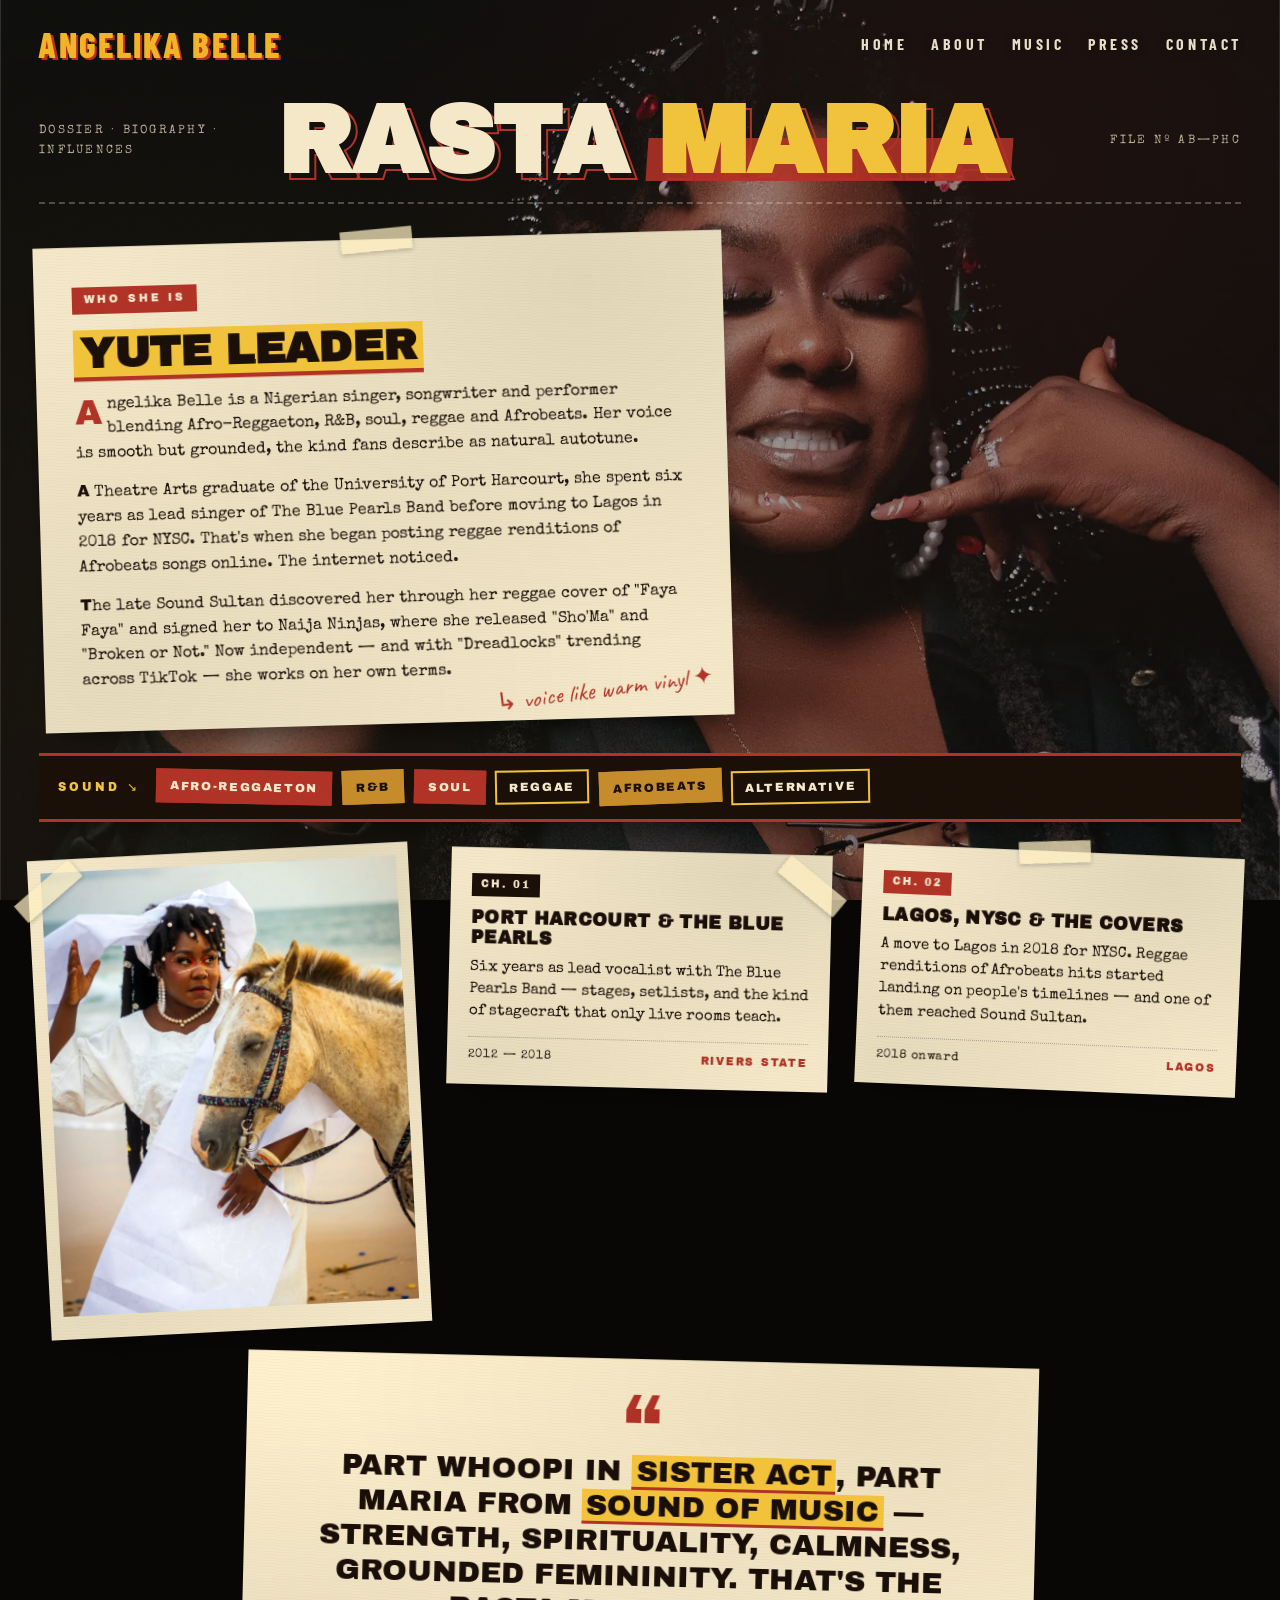
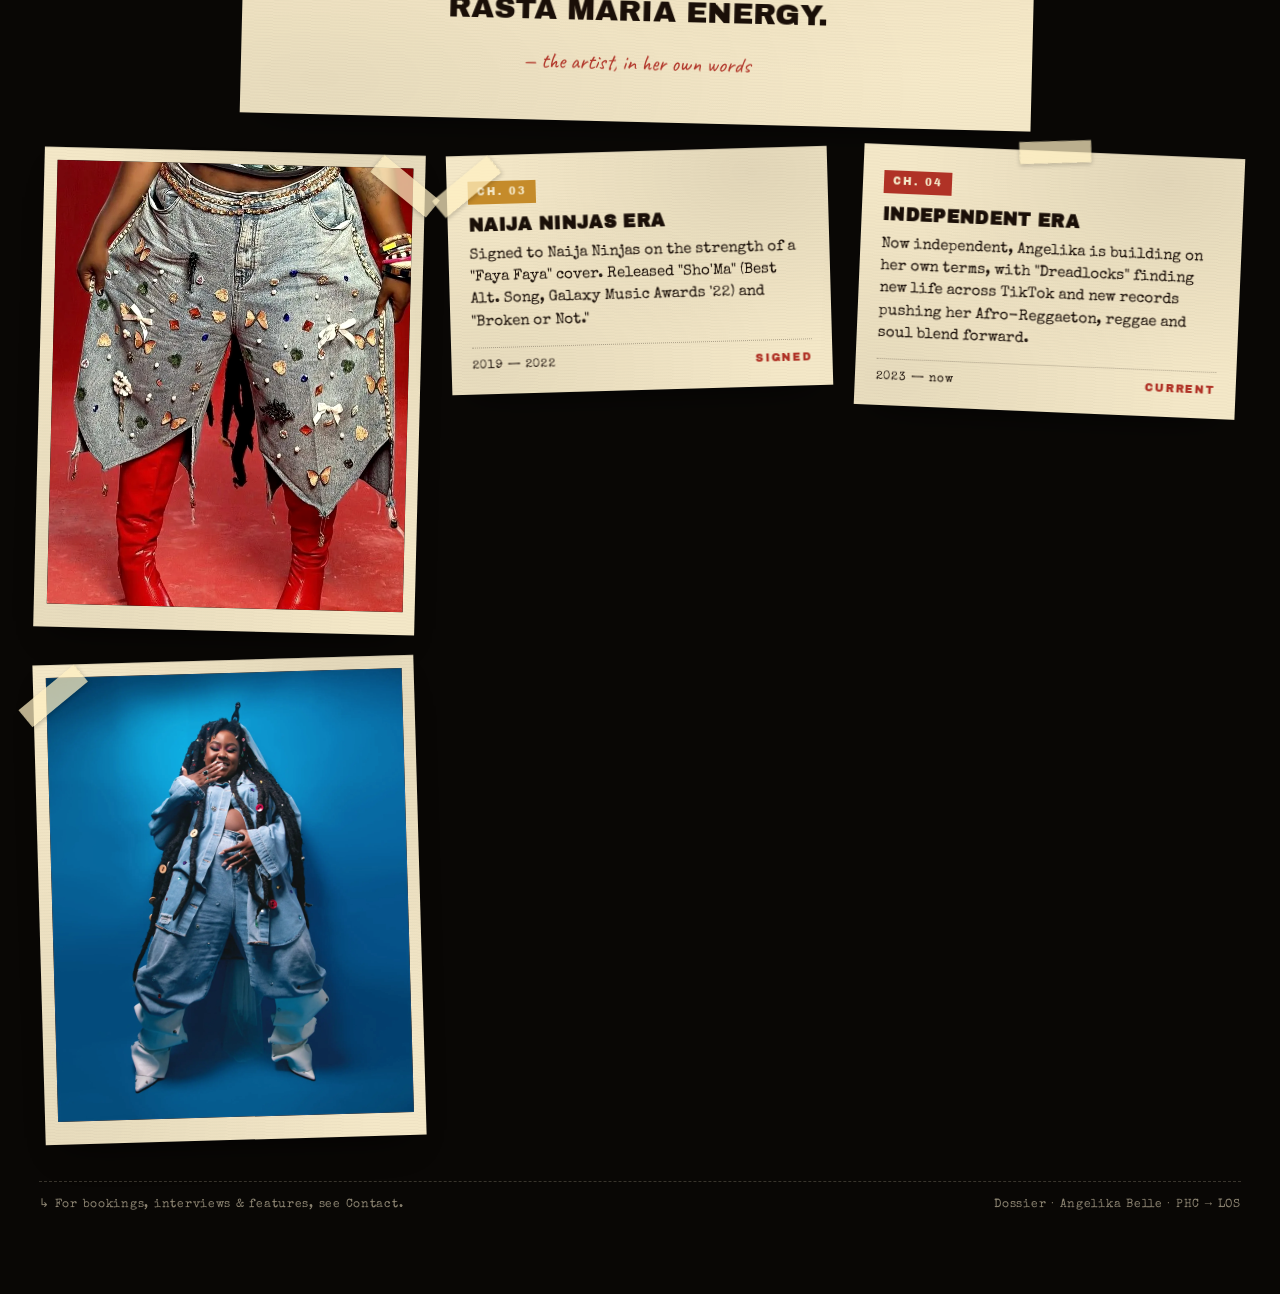
==== commit 3a9cbf0b: "Optimize media and hosting config" ====
--- a/about/index.html
+++ b/about/index.html
@@ -685,7 +685,7 @@
       <a href="/contact/">Contact</a>
     </div>
     <button class="nav-toggle" id="navToggle" aria-label="Toggle menu">
-      <img src="/assets/icons/menu.svg" alt="" width="24" height="24" loading="lazy">
+      <img src="/assets/icons/menu.svg" alt="" width="24" height="24" loading="lazy" decoding="async">
     </button>
   </nav>
 
@@ -707,7 +707,7 @@
   <main>
     <section class="page-hero">
       <div class="page-hero-media" data-parallax data-parallax-speed="0.08">
-        <img src="/assets/images/hero2.JPG" alt="Angelika Belle portrait">
+        <img src="/assets/images/hero2.webp" alt="Angelika Belle portrait" width="1630" height="2200" fetchpriority="high" decoding="async">
       </div>
       <div class="page-hero-overlay"></div>
 
@@ -745,7 +745,7 @@
 
             <div class="clip clip-polaroid tilt-ll tape-left">
               <div class="clip-polaroid-media">
-                <img src="/assets/images/about1.jpg" alt="Angelika Belle portrait">
+                <img src="/assets/images/about1.webp" alt="Angelika Belle portrait" width="1467" height="2200" loading="lazy" decoding="async">
               </div>
             </div>
 
@@ -777,7 +777,7 @@
 
             <div class="clip clip-polaroid tilt-r tape-right">
               <div class="clip-polaroid-media">
-                <img src="/assets/images/hero5.jpeg" alt="Angelika Belle">
+                <img src="/assets/images/hero5.webp" alt="Angelika Belle" width="690" height="920" loading="lazy" decoding="async">
               </div>
             </div>
 
@@ -803,7 +803,7 @@
 
             <div class="clip clip-polaroid tilt-l tape-left">
               <div class="clip-polaroid-media">
-                <img src="/assets/images/hero1.JPG" alt="Angelika Belle performing">
+                <img src="/assets/images/hero1.webp" alt="Angelika Belle performing" width="1760" height="2200" loading="lazy" decoding="async">
               </div>
             </div>
 
--- a/css/style.css
+++ b/css/style.css
@@ -833,7 +833,7 @@
 }
 
 .page-hero-music .page-hero-media img {
-  object-position: center 35%;
+  object-position: center calc(35% + 150px);
 }
 
 .page-press .page-hero-media img {
@@ -880,7 +880,7 @@
 }
 
 .page-hero-music .page-hero-media img {
-  object-position: center 35%;
+  object-position: center calc(35% + 150px);
 }
 
 .page-music .page-hero-content {
@@ -2332,14 +2332,20 @@
   inset: 0;
   background:
     linear-gradient(90deg, rgba(9, 7, 5, 0.84), rgba(9, 7, 5, 0.58)),
-    url("../assets/images/angelika_belle_1775850940435.jpeg") center 28% / cover no-repeat;
+    image-set(
+      url("../assets/images/angelika_belle_1775850940435.webp") type("image/webp"),
+      url("../assets/images/angelika_belle_1775850940435.jpeg") type("image/jpeg")
+    ) center 28% / cover no-repeat;
   opacity: 0.34;
   mix-blend-mode: screen;
   pointer-events: none;
 }
 
 .page-contact .contact::after {
-  background: url("../assets/images/contact1.png") center 22% / cover no-repeat;
+  background: image-set(
+    url("../assets/images/contact1.webp") type("image/webp"),
+    url("../assets/images/contact1.jpg") type("image/jpeg")
+  ) center 22% / cover no-repeat;
 }
 
 .contact .container {
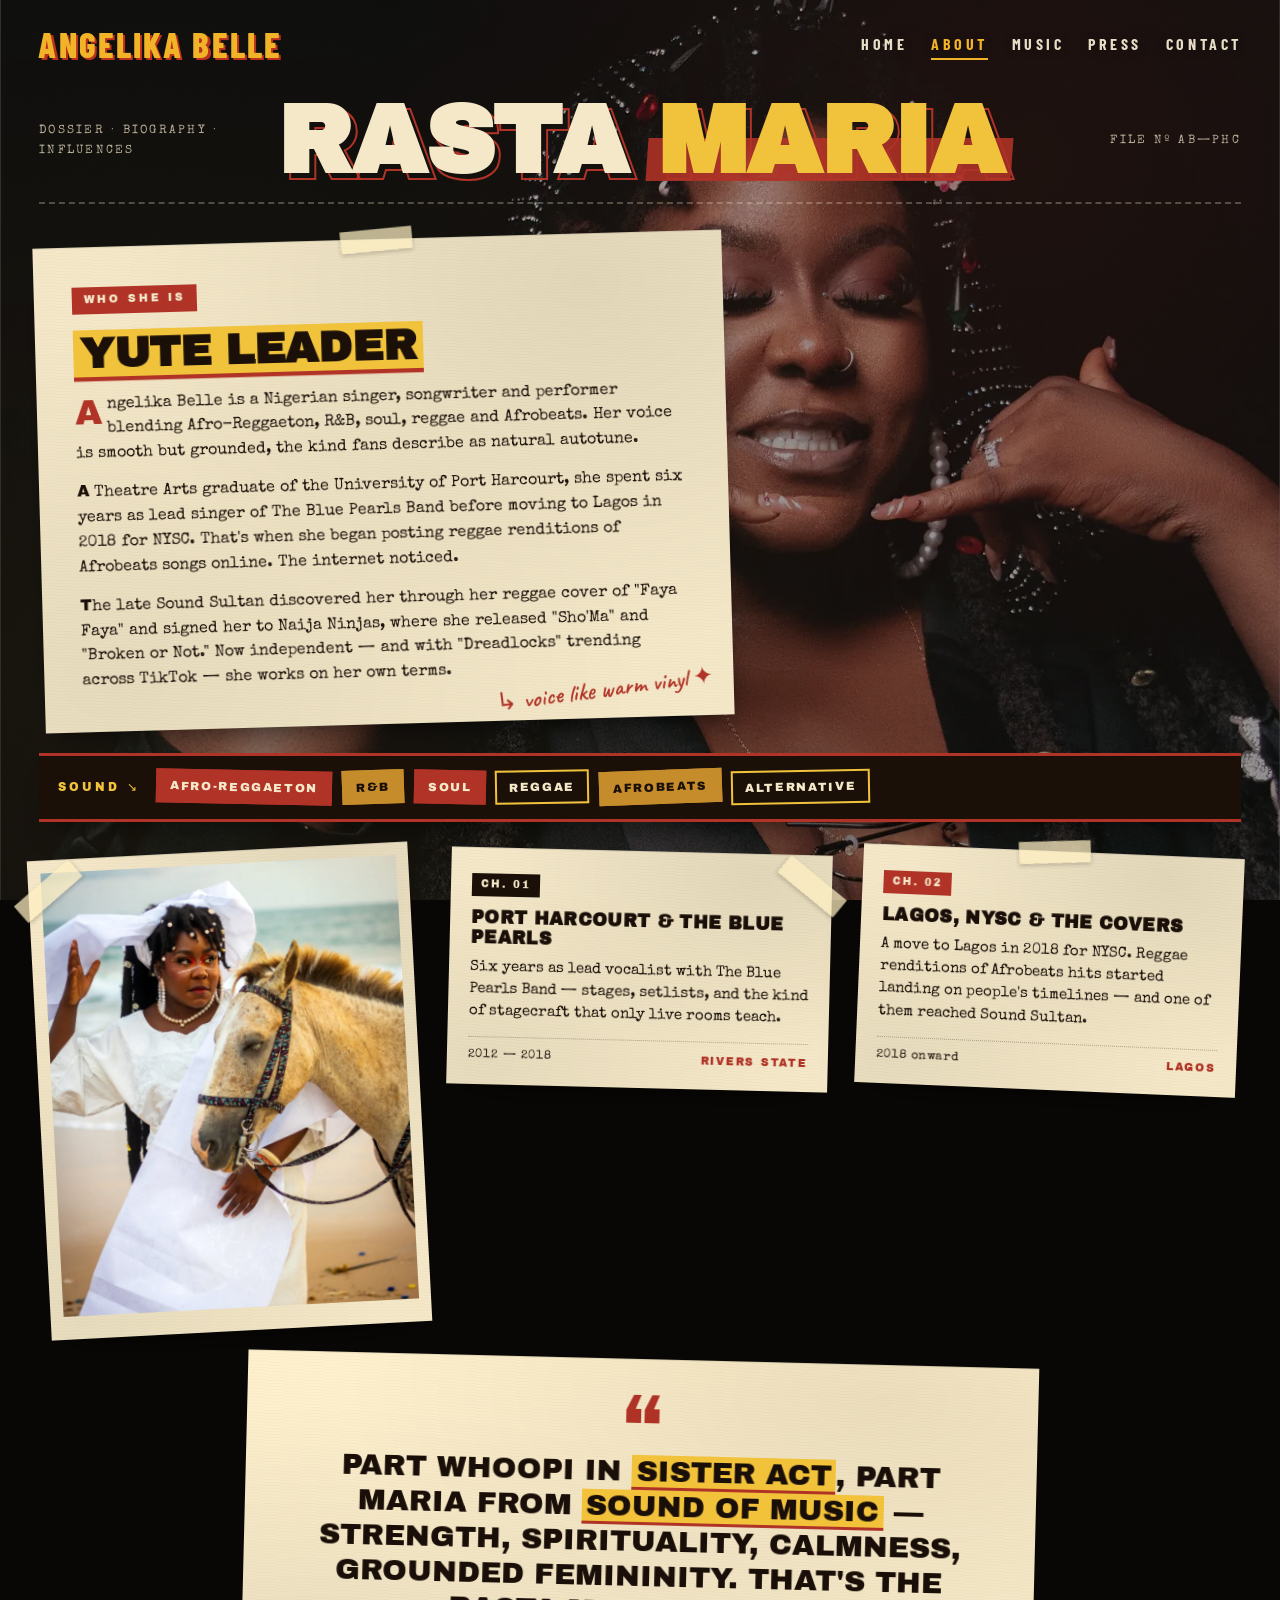
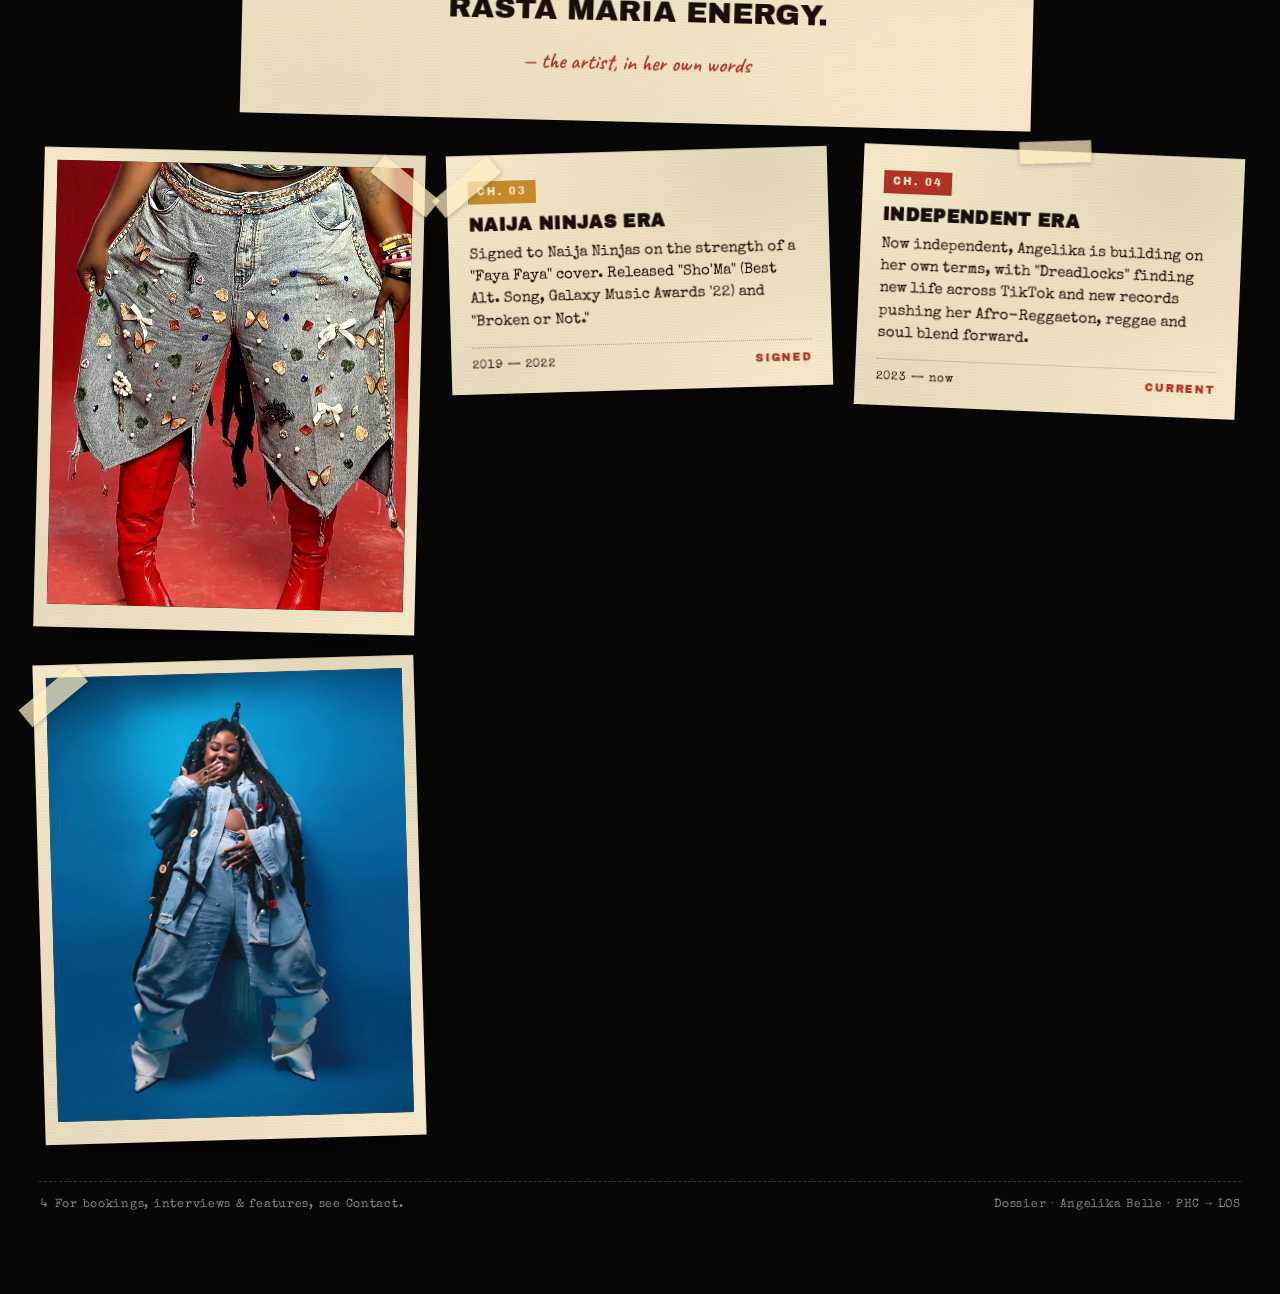
==== commit 4b658c89: "Harden static hosting and polish navigation" ====
--- a/about/index.html
+++ b/about/index.html
@@ -49,9 +49,7 @@
     ]
   }
   </script>
-  <link rel="preconnect" href="https://fonts.googleapis.com">
-  <link rel="preconnect" href="https://fonts.gstatic.com" crossorigin>
-  <link href="https://fonts.googleapis.com/css2?family=Anton&family=Barlow+Condensed:wght@400;500;600;700;800&family=Caveat:wght@600;700&family=Inter:wght@400;500;600;700;800&family=Special+Elite&family=Archivo+Black&display=swap" rel="stylesheet">
+  <link rel="stylesheet" href="/assets/fonts/fonts.css">
   <link rel="icon" type="image/svg+xml" href="/assets/favicon-ab.svg">
   <link rel="stylesheet" href="/css/style.css">
   <style>
@@ -679,7 +677,7 @@
     <a href="/" class="nav-logo">Angelika Belle</a>
     <div class="nav-links" id="navLinks">
       <a href="/">Home</a>
-      <a href="/about/">About</a>
+      <a href="/about/" aria-current="page">About</a>
       <a href="/music/">Music</a>
       <a href="/press/">Press</a>
       <a href="/contact/">Contact</a>
@@ -692,7 +690,7 @@
   <div class="mobile-menu" id="mobileMenu">
     <div class="mobile-menu-inner">
       <a href="/" data-mobile-link>Home</a>
-      <a href="/about/" data-mobile-link>About</a>
+      <a href="/about/" aria-current="page" data-mobile-link>About</a>
       <a href="/music/" data-mobile-link>Music</a>
       <a href="/press/" data-mobile-link>Press</a>
       <a href="/contact/" data-mobile-link>Contact</a>
@@ -707,7 +705,10 @@
   <main>
     <section class="page-hero">
       <div class="page-hero-media" data-parallax data-parallax-speed="0.08">
-        <img src="/assets/images/hero2.webp" alt="Angelika Belle portrait" width="1630" height="2200" fetchpriority="high" decoding="async">
+        <picture>
+          <source srcset="/assets/images/hero2.webp" type="image/webp">
+          <img src="/assets/images/hero2.JPG" alt="Angelika Belle portrait" width="1630" height="2200" fetchpriority="high" decoding="async">
+        </picture>
       </div>
       <div class="page-hero-overlay"></div>
 
@@ -745,7 +746,10 @@
 
             <div class="clip clip-polaroid tilt-ll tape-left">
               <div class="clip-polaroid-media">
-                <img src="/assets/images/about1.webp" alt="Angelika Belle portrait" width="1467" height="2200" loading="lazy" decoding="async">
+                <picture>
+                  <source srcset="/assets/images/about1.webp" type="image/webp">
+                  <img src="/assets/images/about1.jpg" alt="Angelika Belle portrait" width="1467" height="2200" loading="lazy" decoding="async">
+                </picture>
               </div>
             </div>
 
@@ -777,7 +781,10 @@
 
             <div class="clip clip-polaroid tilt-r tape-right">
               <div class="clip-polaroid-media">
-                <img src="/assets/images/hero5.webp" alt="Angelika Belle" width="690" height="920" loading="lazy" decoding="async">
+                <picture>
+                  <source srcset="/assets/images/hero5.webp" type="image/webp">
+                  <img src="/assets/images/hero5.jpeg" alt="Angelika Belle" width="690" height="920" loading="lazy" decoding="async">
+                </picture>
               </div>
             </div>
 
@@ -803,7 +810,10 @@
 
             <div class="clip clip-polaroid tilt-l tape-left">
               <div class="clip-polaroid-media">
-                <img src="/assets/images/hero1.webp" alt="Angelika Belle performing" width="1760" height="2200" loading="lazy" decoding="async">
+                <picture>
+                  <source srcset="/assets/images/hero1.webp" type="image/webp">
+                  <img src="/assets/images/hero1.JPG" alt="Angelika Belle performing" width="1760" height="2200" loading="lazy" decoding="async">
+                </picture>
               </div>
             </div>
 
--- a/assets/fonts/fonts.css
+++ b/assets/fonts/fonts.css
@@ -0,0 +1,585 @@
+/* vietnamese */
+@font-face {
+  font-family: 'Anton';
+  font-style: normal;
+  font-weight: 400;
+  font-display: swap;
+  src: url(/assets/fonts/font-01.woff2) format('woff2');
+  unicode-range: U+0102-0103, U+0110-0111, U+0128-0129, U+0168-0169, U+01A0-01A1, U+01AF-01B0, U+0300-0301, U+0303-0304, U+0308-0309, U+0323, U+0329, U+1EA0-1EF9, U+20AB;
+}
+/* latin-ext */
+@font-face {
+  font-family: 'Anton';
+  font-style: normal;
+  font-weight: 400;
+  font-display: swap;
+  src: url(/assets/fonts/font-02.woff2) format('woff2');
+  unicode-range: U+0100-02BA, U+02BD-02C5, U+02C7-02CC, U+02CE-02D7, U+02DD-02FF, U+0304, U+0308, U+0329, U+1D00-1DBF, U+1E00-1E9F, U+1EF2-1EFF, U+2020, U+20A0-20AB, U+20AD-20C0, U+2113, U+2C60-2C7F, U+A720-A7FF;
+}
+/* latin */
+@font-face {
+  font-family: 'Anton';
+  font-style: normal;
+  font-weight: 400;
+  font-display: swap;
+  src: url(/assets/fonts/font-03.woff2) format('woff2');
+  unicode-range: U+0000-00FF, U+0131, U+0152-0153, U+02BB-02BC, U+02C6, U+02DA, U+02DC, U+0304, U+0308, U+0329, U+2000-206F, U+20AC, U+2122, U+2191, U+2193, U+2212, U+2215, U+FEFF, U+FFFD;
+}
+/* latin-ext */
+@font-face {
+  font-family: 'Archivo Black';
+  font-style: normal;
+  font-weight: 400;
+  font-display: swap;
+  src: url(/assets/fonts/font-04.woff2) format('woff2');
+  unicode-range: U+0100-02BA, U+02BD-02C5, U+02C7-02CC, U+02CE-02D7, U+02DD-02FF, U+0304, U+0308, U+0329, U+1D00-1DBF, U+1E00-1E9F, U+1EF2-1EFF, U+2020, U+20A0-20AB, U+20AD-20C0, U+2113, U+2C60-2C7F, U+A720-A7FF;
+}
+/* latin */
+@font-face {
+  font-family: 'Archivo Black';
+  font-style: normal;
+  font-weight: 400;
+  font-display: swap;
+  src: url(/assets/fonts/font-05.woff2) format('woff2');
+  unicode-range: U+0000-00FF, U+0131, U+0152-0153, U+02BB-02BC, U+02C6, U+02DA, U+02DC, U+0304, U+0308, U+0329, U+2000-206F, U+20AC, U+2122, U+2191, U+2193, U+2212, U+2215, U+FEFF, U+FFFD;
+}
+/* vietnamese */
+@font-face {
+  font-family: 'Barlow Condensed';
+  font-style: normal;
+  font-weight: 400;
+  font-display: swap;
+  src: url(/assets/fonts/font-06.woff2) format('woff2');
+  unicode-range: U+0102-0103, U+0110-0111, U+0128-0129, U+0168-0169, U+01A0-01A1, U+01AF-01B0, U+0300-0301, U+0303-0304, U+0308-0309, U+0323, U+0329, U+1EA0-1EF9, U+20AB;
+}
+/* latin-ext */
+@font-face {
+  font-family: 'Barlow Condensed';
+  font-style: normal;
+  font-weight: 400;
+  font-display: swap;
+  src: url(/assets/fonts/font-07.woff2) format('woff2');
+  unicode-range: U+0100-02BA, U+02BD-02C5, U+02C7-02CC, U+02CE-02D7, U+02DD-02FF, U+0304, U+0308, U+0329, U+1D00-1DBF, U+1E00-1E9F, U+1EF2-1EFF, U+2020, U+20A0-20AB, U+20AD-20C0, U+2113, U+2C60-2C7F, U+A720-A7FF;
+}
+/* latin */
+@font-face {
+  font-family: 'Barlow Condensed';
+  font-style: normal;
+  font-weight: 400;
+  font-display: swap;
+  src: url(/assets/fonts/font-08.woff2) format('woff2');
+  unicode-range: U+0000-00FF, U+0131, U+0152-0153, U+02BB-02BC, U+02C6, U+02DA, U+02DC, U+0304, U+0308, U+0329, U+2000-206F, U+20AC, U+2122, U+2191, U+2193, U+2212, U+2215, U+FEFF, U+FFFD;
+}
+/* vietnamese */
+@font-face {
+  font-family: 'Barlow Condensed';
+  font-style: normal;
+  font-weight: 500;
+  font-display: swap;
+  src: url(/assets/fonts/font-09.woff2) format('woff2');
+  unicode-range: U+0102-0103, U+0110-0111, U+0128-0129, U+0168-0169, U+01A0-01A1, U+01AF-01B0, U+0300-0301, U+0303-0304, U+0308-0309, U+0323, U+0329, U+1EA0-1EF9, U+20AB;
+}
+/* latin-ext */
+@font-face {
+  font-family: 'Barlow Condensed';
+  font-style: normal;
+  font-weight: 500;
+  font-display: swap;
+  src: url(/assets/fonts/font-10.woff2) format('woff2');
+  unicode-range: U+0100-02BA, U+02BD-02C5, U+02C7-02CC, U+02CE-02D7, U+02DD-02FF, U+0304, U+0308, U+0329, U+1D00-1DBF, U+1E00-1E9F, U+1EF2-1EFF, U+2020, U+20A0-20AB, U+20AD-20C0, U+2113, U+2C60-2C7F, U+A720-A7FF;
+}
+/* latin */
+@font-face {
+  font-family: 'Barlow Condensed';
+  font-style: normal;
+  font-weight: 500;
+  font-display: swap;
+  src: url(/assets/fonts/font-11.woff2) format('woff2');
+  unicode-range: U+0000-00FF, U+0131, U+0152-0153, U+02BB-02BC, U+02C6, U+02DA, U+02DC, U+0304, U+0308, U+0329, U+2000-206F, U+20AC, U+2122, U+2191, U+2193, U+2212, U+2215, U+FEFF, U+FFFD;
+}
+/* vietnamese */
+@font-face {
+  font-family: 'Barlow Condensed';
+  font-style: normal;
+  font-weight: 600;
+  font-display: swap;
+  src: url(/assets/fonts/font-12.woff2) format('woff2');
+  unicode-range: U+0102-0103, U+0110-0111, U+0128-0129, U+0168-0169, U+01A0-01A1, U+01AF-01B0, U+0300-0301, U+0303-0304, U+0308-0309, U+0323, U+0329, U+1EA0-1EF9, U+20AB;
+}
+/* latin-ext */
+@font-face {
+  font-family: 'Barlow Condensed';
+  font-style: normal;
+  font-weight: 600;
+  font-display: swap;
+  src: url(/assets/fonts/font-13.woff2) format('woff2');
+  unicode-range: U+0100-02BA, U+02BD-02C5, U+02C7-02CC, U+02CE-02D7, U+02DD-02FF, U+0304, U+0308, U+0329, U+1D00-1DBF, U+1E00-1E9F, U+1EF2-1EFF, U+2020, U+20A0-20AB, U+20AD-20C0, U+2113, U+2C60-2C7F, U+A720-A7FF;
+}
+/* latin */
+@font-face {
+  font-family: 'Barlow Condensed';
+  font-style: normal;
+  font-weight: 600;
+  font-display: swap;
+  src: url(/assets/fonts/font-14.woff2) format('woff2');
+  unicode-range: U+0000-00FF, U+0131, U+0152-0153, U+02BB-02BC, U+02C6, U+02DA, U+02DC, U+0304, U+0308, U+0329, U+2000-206F, U+20AC, U+2122, U+2191, U+2193, U+2212, U+2215, U+FEFF, U+FFFD;
+}
+/* vietnamese */
+@font-face {
+  font-family: 'Barlow Condensed';
+  font-style: normal;
+  font-weight: 700;
+  font-display: swap;
+  src: url(/assets/fonts/font-15.woff2) format('woff2');
+  unicode-range: U+0102-0103, U+0110-0111, U+0128-0129, U+0168-0169, U+01A0-01A1, U+01AF-01B0, U+0300-0301, U+0303-0304, U+0308-0309, U+0323, U+0329, U+1EA0-1EF9, U+20AB;
+}
+/* latin-ext */
+@font-face {
+  font-family: 'Barlow Condensed';
+  font-style: normal;
+  font-weight: 700;
+  font-display: swap;
+  src: url(/assets/fonts/font-16.woff2) format('woff2');
+  unicode-range: U+0100-02BA, U+02BD-02C5, U+02C7-02CC, U+02CE-02D7, U+02DD-02FF, U+0304, U+0308, U+0329, U+1D00-1DBF, U+1E00-1E9F, U+1EF2-1EFF, U+2020, U+20A0-20AB, U+20AD-20C0, U+2113, U+2C60-2C7F, U+A720-A7FF;
+}
+/* latin */
+@font-face {
+  font-family: 'Barlow Condensed';
+  font-style: normal;
+  font-weight: 700;
+  font-display: swap;
+  src: url(/assets/fonts/font-17.woff2) format('woff2');
+  unicode-range: U+0000-00FF, U+0131, U+0152-0153, U+02BB-02BC, U+02C6, U+02DA, U+02DC, U+0304, U+0308, U+0329, U+2000-206F, U+20AC, U+2122, U+2191, U+2193, U+2212, U+2215, U+FEFF, U+FFFD;
+}
+/* vietnamese */
+@font-face {
+  font-family: 'Barlow Condensed';
+  font-style: normal;
+  font-weight: 800;
+  font-display: swap;
+  src: url(/assets/fonts/font-18.woff2) format('woff2');
+  unicode-range: U+0102-0103, U+0110-0111, U+0128-0129, U+0168-0169, U+01A0-01A1, U+01AF-01B0, U+0300-0301, U+0303-0304, U+0308-0309, U+0323, U+0329, U+1EA0-1EF9, U+20AB;
+}
+/* latin-ext */
+@font-face {
+  font-family: 'Barlow Condensed';
+  font-style: normal;
+  font-weight: 800;
+  font-display: swap;
+  src: url(/assets/fonts/font-19.woff2) format('woff2');
+  unicode-range: U+0100-02BA, U+02BD-02C5, U+02C7-02CC, U+02CE-02D7, U+02DD-02FF, U+0304, U+0308, U+0329, U+1D00-1DBF, U+1E00-1E9F, U+1EF2-1EFF, U+2020, U+20A0-20AB, U+20AD-20C0, U+2113, U+2C60-2C7F, U+A720-A7FF;
+}
+/* latin */
+@font-face {
+  font-family: 'Barlow Condensed';
+  font-style: normal;
+  font-weight: 800;
+  font-display: swap;
+  src: url(/assets/fonts/font-20.woff2) format('woff2');
+  unicode-range: U+0000-00FF, U+0131, U+0152-0153, U+02BB-02BC, U+02C6, U+02DA, U+02DC, U+0304, U+0308, U+0329, U+2000-206F, U+20AC, U+2122, U+2191, U+2193, U+2212, U+2215, U+FEFF, U+FFFD;
+}
+/* cyrillic-ext */
+@font-face {
+  font-family: 'Caveat';
+  font-style: normal;
+  font-weight: 600;
+  font-display: swap;
+  src: url(/assets/fonts/font-21.woff2) format('woff2');
+  unicode-range: U+0460-052F, U+1C80-1C8A, U+20B4, U+2DE0-2DFF, U+A640-A69F, U+FE2E-FE2F;
+}
+/* cyrillic */
+@font-face {
+  font-family: 'Caveat';
+  font-style: normal;
+  font-weight: 600;
+  font-display: swap;
+  src: url(/assets/fonts/font-22.woff2) format('woff2');
+  unicode-range: U+0301, U+0400-045F, U+0490-0491, U+04B0-04B1, U+2116;
+}
+/* latin-ext */
+@font-face {
+  font-family: 'Caveat';
+  font-style: normal;
+  font-weight: 600;
+  font-display: swap;
+  src: url(/assets/fonts/font-23.woff2) format('woff2');
+  unicode-range: U+0100-02BA, U+02BD-02C5, U+02C7-02CC, U+02CE-02D7, U+02DD-02FF, U+0304, U+0308, U+0329, U+1D00-1DBF, U+1E00-1E9F, U+1EF2-1EFF, U+2020, U+20A0-20AB, U+20AD-20C0, U+2113, U+2C60-2C7F, U+A720-A7FF;
+}
+/* latin */
+@font-face {
+  font-family: 'Caveat';
+  font-style: normal;
+  font-weight: 600;
+  font-display: swap;
+  src: url(/assets/fonts/font-24.woff2) format('woff2');
+  unicode-range: U+0000-00FF, U+0131, U+0152-0153, U+02BB-02BC, U+02C6, U+02DA, U+02DC, U+0304, U+0308, U+0329, U+2000-206F, U+20AC, U+2122, U+2191, U+2193, U+2212, U+2215, U+FEFF, U+FFFD;
+}
+/* cyrillic-ext */
+@font-face {
+  font-family: 'Caveat';
+  font-style: normal;
+  font-weight: 700;
+  font-display: swap;
+  src: url(/assets/fonts/font-21.woff2) format('woff2');
+  unicode-range: U+0460-052F, U+1C80-1C8A, U+20B4, U+2DE0-2DFF, U+A640-A69F, U+FE2E-FE2F;
+}
+/* cyrillic */
+@font-face {
+  font-family: 'Caveat';
+  font-style: normal;
+  font-weight: 700;
+  font-display: swap;
+  src: url(/assets/fonts/font-22.woff2) format('woff2');
+  unicode-range: U+0301, U+0400-045F, U+0490-0491, U+04B0-04B1, U+2116;
+}
+/* latin-ext */
+@font-face {
+  font-family: 'Caveat';
+  font-style: normal;
+  font-weight: 700;
+  font-display: swap;
+  src: url(/assets/fonts/font-23.woff2) format('woff2');
+  unicode-range: U+0100-02BA, U+02BD-02C5, U+02C7-02CC, U+02CE-02D7, U+02DD-02FF, U+0304, U+0308, U+0329, U+1D00-1DBF, U+1E00-1E9F, U+1EF2-1EFF, U+2020, U+20A0-20AB, U+20AD-20C0, U+2113, U+2C60-2C7F, U+A720-A7FF;
+}
+/* latin */
+@font-face {
+  font-family: 'Caveat';
+  font-style: normal;
+  font-weight: 700;
+  font-display: swap;
+  src: url(/assets/fonts/font-24.woff2) format('woff2');
+  unicode-range: U+0000-00FF, U+0131, U+0152-0153, U+02BB-02BC, U+02C6, U+02DA, U+02DC, U+0304, U+0308, U+0329, U+2000-206F, U+20AC, U+2122, U+2191, U+2193, U+2212, U+2215, U+FEFF, U+FFFD;
+}
+/* cyrillic-ext */
+@font-face {
+  font-family: 'Inter';
+  font-style: normal;
+  font-weight: 400;
+  font-display: swap;
+  src: url(/assets/fonts/font-25.woff2) format('woff2');
+  unicode-range: U+0460-052F, U+1C80-1C8A, U+20B4, U+2DE0-2DFF, U+A640-A69F, U+FE2E-FE2F;
+}
+/* cyrillic */
+@font-face {
+  font-family: 'Inter';
+  font-style: normal;
+  font-weight: 400;
+  font-display: swap;
+  src: url(/assets/fonts/font-26.woff2) format('woff2');
+  unicode-range: U+0301, U+0400-045F, U+0490-0491, U+04B0-04B1, U+2116;
+}
+/* greek-ext */
+@font-face {
+  font-family: 'Inter';
+  font-style: normal;
+  font-weight: 400;
+  font-display: swap;
+  src: url(/assets/fonts/font-27.woff2) format('woff2');
+  unicode-range: U+1F00-1FFF;
+}
+/* greek */
+@font-face {
+  font-family: 'Inter';
+  font-style: normal;
+  font-weight: 400;
+  font-display: swap;
+  src: url(/assets/fonts/font-28.woff2) format('woff2');
+  unicode-range: U+0370-0377, U+037A-037F, U+0384-038A, U+038C, U+038E-03A1, U+03A3-03FF;
+}
+/* vietnamese */
+@font-face {
+  font-family: 'Inter';
+  font-style: normal;
+  font-weight: 400;
+  font-display: swap;
+  src: url(/assets/fonts/font-29.woff2) format('woff2');
+  unicode-range: U+0102-0103, U+0110-0111, U+0128-0129, U+0168-0169, U+01A0-01A1, U+01AF-01B0, U+0300-0301, U+0303-0304, U+0308-0309, U+0323, U+0329, U+1EA0-1EF9, U+20AB;
+}
+/* latin-ext */
+@font-face {
+  font-family: 'Inter';
+  font-style: normal;
+  font-weight: 400;
+  font-display: swap;
+  src: url(/assets/fonts/font-30.woff2) format('woff2');
+  unicode-range: U+0100-02BA, U+02BD-02C5, U+02C7-02CC, U+02CE-02D7, U+02DD-02FF, U+0304, U+0308, U+0329, U+1D00-1DBF, U+1E00-1E9F, U+1EF2-1EFF, U+2020, U+20A0-20AB, U+20AD-20C0, U+2113, U+2C60-2C7F, U+A720-A7FF;
+}
+/* latin */
+@font-face {
+  font-family: 'Inter';
+  font-style: normal;
+  font-weight: 400;
+  font-display: swap;
+  src: url(/assets/fonts/font-31.woff2) format('woff2');
+  unicode-range: U+0000-00FF, U+0131, U+0152-0153, U+02BB-02BC, U+02C6, U+02DA, U+02DC, U+0304, U+0308, U+0329, U+2000-206F, U+20AC, U+2122, U+2191, U+2193, U+2212, U+2215, U+FEFF, U+FFFD;
+}
+/* cyrillic-ext */
+@font-face {
+  font-family: 'Inter';
+  font-style: normal;
+  font-weight: 500;
+  font-display: swap;
+  src: url(/assets/fonts/font-25.woff2) format('woff2');
+  unicode-range: U+0460-052F, U+1C80-1C8A, U+20B4, U+2DE0-2DFF, U+A640-A69F, U+FE2E-FE2F;
+}
+/* cyrillic */
+@font-face {
+  font-family: 'Inter';
+  font-style: normal;
+  font-weight: 500;
+  font-display: swap;
+  src: url(/assets/fonts/font-26.woff2) format('woff2');
+  unicode-range: U+0301, U+0400-045F, U+0490-0491, U+04B0-04B1, U+2116;
+}
+/* greek-ext */
+@font-face {
+  font-family: 'Inter';
+  font-style: normal;
+  font-weight: 500;
+  font-display: swap;
+  src: url(/assets/fonts/font-27.woff2) format('woff2');
+  unicode-range: U+1F00-1FFF;
+}
+/* greek */
+@font-face {
+  font-family: 'Inter';
+  font-style: normal;
+  font-weight: 500;
+  font-display: swap;
+  src: url(/assets/fonts/font-28.woff2) format('woff2');
+  unicode-range: U+0370-0377, U+037A-037F, U+0384-038A, U+038C, U+038E-03A1, U+03A3-03FF;
+}
+/* vietnamese */
+@font-face {
+  font-family: 'Inter';
+  font-style: normal;
+  font-weight: 500;
+  font-display: swap;
+  src: url(/assets/fonts/font-29.woff2) format('woff2');
+  unicode-range: U+0102-0103, U+0110-0111, U+0128-0129, U+0168-0169, U+01A0-01A1, U+01AF-01B0, U+0300-0301, U+0303-0304, U+0308-0309, U+0323, U+0329, U+1EA0-1EF9, U+20AB;
+}
+/* latin-ext */
+@font-face {
+  font-family: 'Inter';
+  font-style: normal;
+  font-weight: 500;
+  font-display: swap;
+  src: url(/assets/fonts/font-30.woff2) format('woff2');
+  unicode-range: U+0100-02BA, U+02BD-02C5, U+02C7-02CC, U+02CE-02D7, U+02DD-02FF, U+0304, U+0308, U+0329, U+1D00-1DBF, U+1E00-1E9F, U+1EF2-1EFF, U+2020, U+20A0-20AB, U+20AD-20C0, U+2113, U+2C60-2C7F, U+A720-A7FF;
+}
+/* latin */
+@font-face {
+  font-family: 'Inter';
+  font-style: normal;
+  font-weight: 500;
+  font-display: swap;
+  src: url(/assets/fonts/font-31.woff2) format('woff2');
+  unicode-range: U+0000-00FF, U+0131, U+0152-0153, U+02BB-02BC, U+02C6, U+02DA, U+02DC, U+0304, U+0308, U+0329, U+2000-206F, U+20AC, U+2122, U+2191, U+2193, U+2212, U+2215, U+FEFF, U+FFFD;
+}
+/* cyrillic-ext */
+@font-face {
+  font-family: 'Inter';
+  font-style: normal;
+  font-weight: 600;
+  font-display: swap;
+  src: url(/assets/fonts/font-25.woff2) format('woff2');
+  unicode-range: U+0460-052F, U+1C80-1C8A, U+20B4, U+2DE0-2DFF, U+A640-A69F, U+FE2E-FE2F;
+}
+/* cyrillic */
+@font-face {
+  font-family: 'Inter';
+  font-style: normal;
+  font-weight: 600;
+  font-display: swap;
+  src: url(/assets/fonts/font-26.woff2) format('woff2');
+  unicode-range: U+0301, U+0400-045F, U+0490-0491, U+04B0-04B1, U+2116;
+}
+/* greek-ext */
+@font-face {
+  font-family: 'Inter';
+  font-style: normal;
+  font-weight: 600;
+  font-display: swap;
+  src: url(/assets/fonts/font-27.woff2) format('woff2');
+  unicode-range: U+1F00-1FFF;
+}
+/* greek */
+@font-face {
+  font-family: 'Inter';
+  font-style: normal;
+  font-weight: 600;
+  font-display: swap;
+  src: url(/assets/fonts/font-28.woff2) format('woff2');
+  unicode-range: U+0370-0377, U+037A-037F, U+0384-038A, U+038C, U+038E-03A1, U+03A3-03FF;
+}
+/* vietnamese */
+@font-face {
+  font-family: 'Inter';
+  font-style: normal;
+  font-weight: 600;
+  font-display: swap;
+  src: url(/assets/fonts/font-29.woff2) format('woff2');
+  unicode-range: U+0102-0103, U+0110-0111, U+0128-0129, U+0168-0169, U+01A0-01A1, U+01AF-01B0, U+0300-0301, U+0303-0304, U+0308-0309, U+0323, U+0329, U+1EA0-1EF9, U+20AB;
+}
+/* latin-ext */
+@font-face {
+  font-family: 'Inter';
+  font-style: normal;
+  font-weight: 600;
+  font-display: swap;
+  src: url(/assets/fonts/font-30.woff2) format('woff2');
+  unicode-range: U+0100-02BA, U+02BD-02C5, U+02C7-02CC, U+02CE-02D7, U+02DD-02FF, U+0304, U+0308, U+0329, U+1D00-1DBF, U+1E00-1E9F, U+1EF2-1EFF, U+2020, U+20A0-20AB, U+20AD-20C0, U+2113, U+2C60-2C7F, U+A720-A7FF;
+}
+/* latin */
+@font-face {
+  font-family: 'Inter';
+  font-style: normal;
+  font-weight: 600;
+  font-display: swap;
+  src: url(/assets/fonts/font-31.woff2) format('woff2');
+  unicode-range: U+0000-00FF, U+0131, U+0152-0153, U+02BB-02BC, U+02C6, U+02DA, U+02DC, U+0304, U+0308, U+0329, U+2000-206F, U+20AC, U+2122, U+2191, U+2193, U+2212, U+2215, U+FEFF, U+FFFD;
+}
+/* cyrillic-ext */
+@font-face {
+  font-family: 'Inter';
+  font-style: normal;
+  font-weight: 700;
+  font-display: swap;
+  src: url(/assets/fonts/font-25.woff2) format('woff2');
+  unicode-range: U+0460-052F, U+1C80-1C8A, U+20B4, U+2DE0-2DFF, U+A640-A69F, U+FE2E-FE2F;
+}
+/* cyrillic */
+@font-face {
+  font-family: 'Inter';
+  font-style: normal;
+  font-weight: 700;
+  font-display: swap;
+  src: url(/assets/fonts/font-26.woff2) format('woff2');
+  unicode-range: U+0301, U+0400-045F, U+0490-0491, U+04B0-04B1, U+2116;
+}
+/* greek-ext */
+@font-face {
+  font-family: 'Inter';
+  font-style: normal;
+  font-weight: 700;
+  font-display: swap;
+  src: url(/assets/fonts/font-27.woff2) format('woff2');
+  unicode-range: U+1F00-1FFF;
+}
+/* greek */
+@font-face {
+  font-family: 'Inter';
+  font-style: normal;
+  font-weight: 700;
+  font-display: swap;
+  src: url(/assets/fonts/font-28.woff2) format('woff2');
+  unicode-range: U+0370-0377, U+037A-037F, U+0384-038A, U+038C, U+038E-03A1, U+03A3-03FF;
+}
+/* vietnamese */
+@font-face {
+  font-family: 'Inter';
+  font-style: normal;
+  font-weight: 700;
+  font-display: swap;
+  src: url(/assets/fonts/font-29.woff2) format('woff2');
+  unicode-range: U+0102-0103, U+0110-0111, U+0128-0129, U+0168-0169, U+01A0-01A1, U+01AF-01B0, U+0300-0301, U+0303-0304, U+0308-0309, U+0323, U+0329, U+1EA0-1EF9, U+20AB;
+}
+/* latin-ext */
+@font-face {
+  font-family: 'Inter';
+  font-style: normal;
+  font-weight: 700;
+  font-display: swap;
+  src: url(/assets/fonts/font-30.woff2) format('woff2');
+  unicode-range: U+0100-02BA, U+02BD-02C5, U+02C7-02CC, U+02CE-02D7, U+02DD-02FF, U+0304, U+0308, U+0329, U+1D00-1DBF, U+1E00-1E9F, U+1EF2-1EFF, U+2020, U+20A0-20AB, U+20AD-20C0, U+2113, U+2C60-2C7F, U+A720-A7FF;
+}
+/* latin */
+@font-face {
+  font-family: 'Inter';
+  font-style: normal;
+  font-weight: 700;
+  font-display: swap;
+  src: url(/assets/fonts/font-31.woff2) format('woff2');
+  unicode-range: U+0000-00FF, U+0131, U+0152-0153, U+02BB-02BC, U+02C6, U+02DA, U+02DC, U+0304, U+0308, U+0329, U+2000-206F, U+20AC, U+2122, U+2191, U+2193, U+2212, U+2215, U+FEFF, U+FFFD;
+}
+/* cyrillic-ext */
+@font-face {
+  font-family: 'Inter';
+  font-style: normal;
+  font-weight: 800;
+  font-display: swap;
+  src: url(/assets/fonts/font-25.woff2) format('woff2');
+  unicode-range: U+0460-052F, U+1C80-1C8A, U+20B4, U+2DE0-2DFF, U+A640-A69F, U+FE2E-FE2F;
+}
+/* cyrillic */
+@font-face {
+  font-family: 'Inter';
+  font-style: normal;
+  font-weight: 800;
+  font-display: swap;
+  src: url(/assets/fonts/font-26.woff2) format('woff2');
+  unicode-range: U+0301, U+0400-045F, U+0490-0491, U+04B0-04B1, U+2116;
+}
+/* greek-ext */
+@font-face {
+  font-family: 'Inter';
+  font-style: normal;
+  font-weight: 800;
+  font-display: swap;
+  src: url(/assets/fonts/font-27.woff2) format('woff2');
+  unicode-range: U+1F00-1FFF;
+}
+/* greek */
+@font-face {
+  font-family: 'Inter';
+  font-style: normal;
+  font-weight: 800;
+  font-display: swap;
+  src: url(/assets/fonts/font-28.woff2) format('woff2');
+  unicode-range: U+0370-0377, U+037A-037F, U+0384-038A, U+038C, U+038E-03A1, U+03A3-03FF;
+}
+/* vietnamese */
+@font-face {
+  font-family: 'Inter';
+  font-style: normal;
+  font-weight: 800;
+  font-display: swap;
+  src: url(/assets/fonts/font-29.woff2) format('woff2');
+  unicode-range: U+0102-0103, U+0110-0111, U+0128-0129, U+0168-0169, U+01A0-01A1, U+01AF-01B0, U+0300-0301, U+0303-0304, U+0308-0309, U+0323, U+0329, U+1EA0-1EF9, U+20AB;
+}
+/* latin-ext */
+@font-face {
+  font-family: 'Inter';
+  font-style: normal;
+  font-weight: 800;
+  font-display: swap;
+  src: url(/assets/fonts/font-30.woff2) format('woff2');
+  unicode-range: U+0100-02BA, U+02BD-02C5, U+02C7-02CC, U+02CE-02D7, U+02DD-02FF, U+0304, U+0308, U+0329, U+1D00-1DBF, U+1E00-1E9F, U+1EF2-1EFF, U+2020, U+20A0-20AB, U+20AD-20C0, U+2113, U+2C60-2C7F, U+A720-A7FF;
+}
+/* latin */
+@font-face {
+  font-family: 'Inter';
+  font-style: normal;
+  font-weight: 800;
+  font-display: swap;
+  src: url(/assets/fonts/font-31.woff2) format('woff2');
+  unicode-range: U+0000-00FF, U+0131, U+0152-0153, U+02BB-02BC, U+02C6, U+02DA, U+02DC, U+0304, U+0308, U+0329, U+2000-206F, U+20AC, U+2122, U+2191, U+2193, U+2212, U+2215, U+FEFF, U+FFFD;
+}
+/* latin-ext */
+@font-face {
+  font-family: 'Special Elite';
+  font-style: normal;
+  font-weight: 400;
+  font-display: swap;
+  src: url(/assets/fonts/font-32.woff2) format('woff2');
+  unicode-range: U+0100-02BA, U+02BD-02C5, U+02C7-02CC, U+02CE-02D7, U+02DD-02FF, U+0304, U+0308, U+0329, U+1D00-1DBF, U+1E00-1E9F, U+1EF2-1EFF, U+2020, U+20A0-20AB, U+20AD-20C0, U+2113, U+2C60-2C7F, U+A720-A7FF;
+}
+/* latin */
+@font-face {
+  font-family: 'Special Elite';
+  font-style: normal;
+  font-weight: 400;
+  font-display: swap;
+  src: url(/assets/fonts/font-33.woff2) format('woff2');
+  unicode-range: U+0000-00FF, U+0131, U+0152-0153, U+02BB-02BC, U+02C6, U+02DA, U+02DC, U+0304, U+0308, U+0329, U+2000-206F, U+20AC, U+2122, U+2191, U+2193, U+2212, U+2215, U+FEFF, U+FFFD;
+}
--- a/css/style.css
+++ b/css/style.css
@@ -263,12 +263,14 @@
 }
 
 .nav-links a:hover,
-.nav-links a:focus-visible {
+.nav-links a:focus-visible,
+.nav-links a[aria-current="page"] {
   color: var(--yellow);
 }
 
 .nav-links a:hover::after,
-.nav-links a:focus-visible::after {
+.nav-links a:focus-visible::after,
+.nav-links a[aria-current="page"]::after {
   transform: scaleX(1);
 }
 
@@ -342,6 +344,10 @@
   text-shadow: 0.14rem 0.14rem 0 rgba(0, 0, 0, 0.45);
 }
 
+.mobile-menu-inner > a[aria-current="page"] {
+  color: var(--yellow);
+}
+
 .mobile-menu-socials {
   display: flex;
   gap: 1.2rem;
@@ -511,10 +517,18 @@
 }
 
 .hero-bg-image,
+.hero-bg-image picture,
 .hero-bg-image img,
 .hero-overlay {
   position: absolute;
   inset: 0;
+}
+
+.hero-bg-image picture,
+.page-hero-media picture {
+  display: block;
+  width: 100%;
+  height: 100%;
 }
 
 .hero-bg-image img {
@@ -716,6 +730,23 @@
   height: auto;
 }
 
+.not-found {
+  min-height: 100svh;
+  display: flex;
+  align-items: center;
+  background:
+    linear-gradient(90deg, rgba(9, 7, 5, 0.82), rgba(9, 7, 5, 0.48)),
+    image-set(
+      url("../assets/images/home-hero.webp") type("image/webp"),
+      url("../assets/images/home-hero.jpg") type("image/jpeg")
+    ) center 28% / cover no-repeat;
+}
+
+.not-found-content {
+  position: relative;
+  z-index: 1;
+}
+
 .page-home .hero-content {
   min-height: calc(100svh - 9rem);
   align-content: space-between;
@@ -818,6 +849,7 @@
 }
 
 .page-hero-media,
+.page-hero-media picture,
 .page-hero-media img,
 .page-hero-overlay {
   position: absolute;
